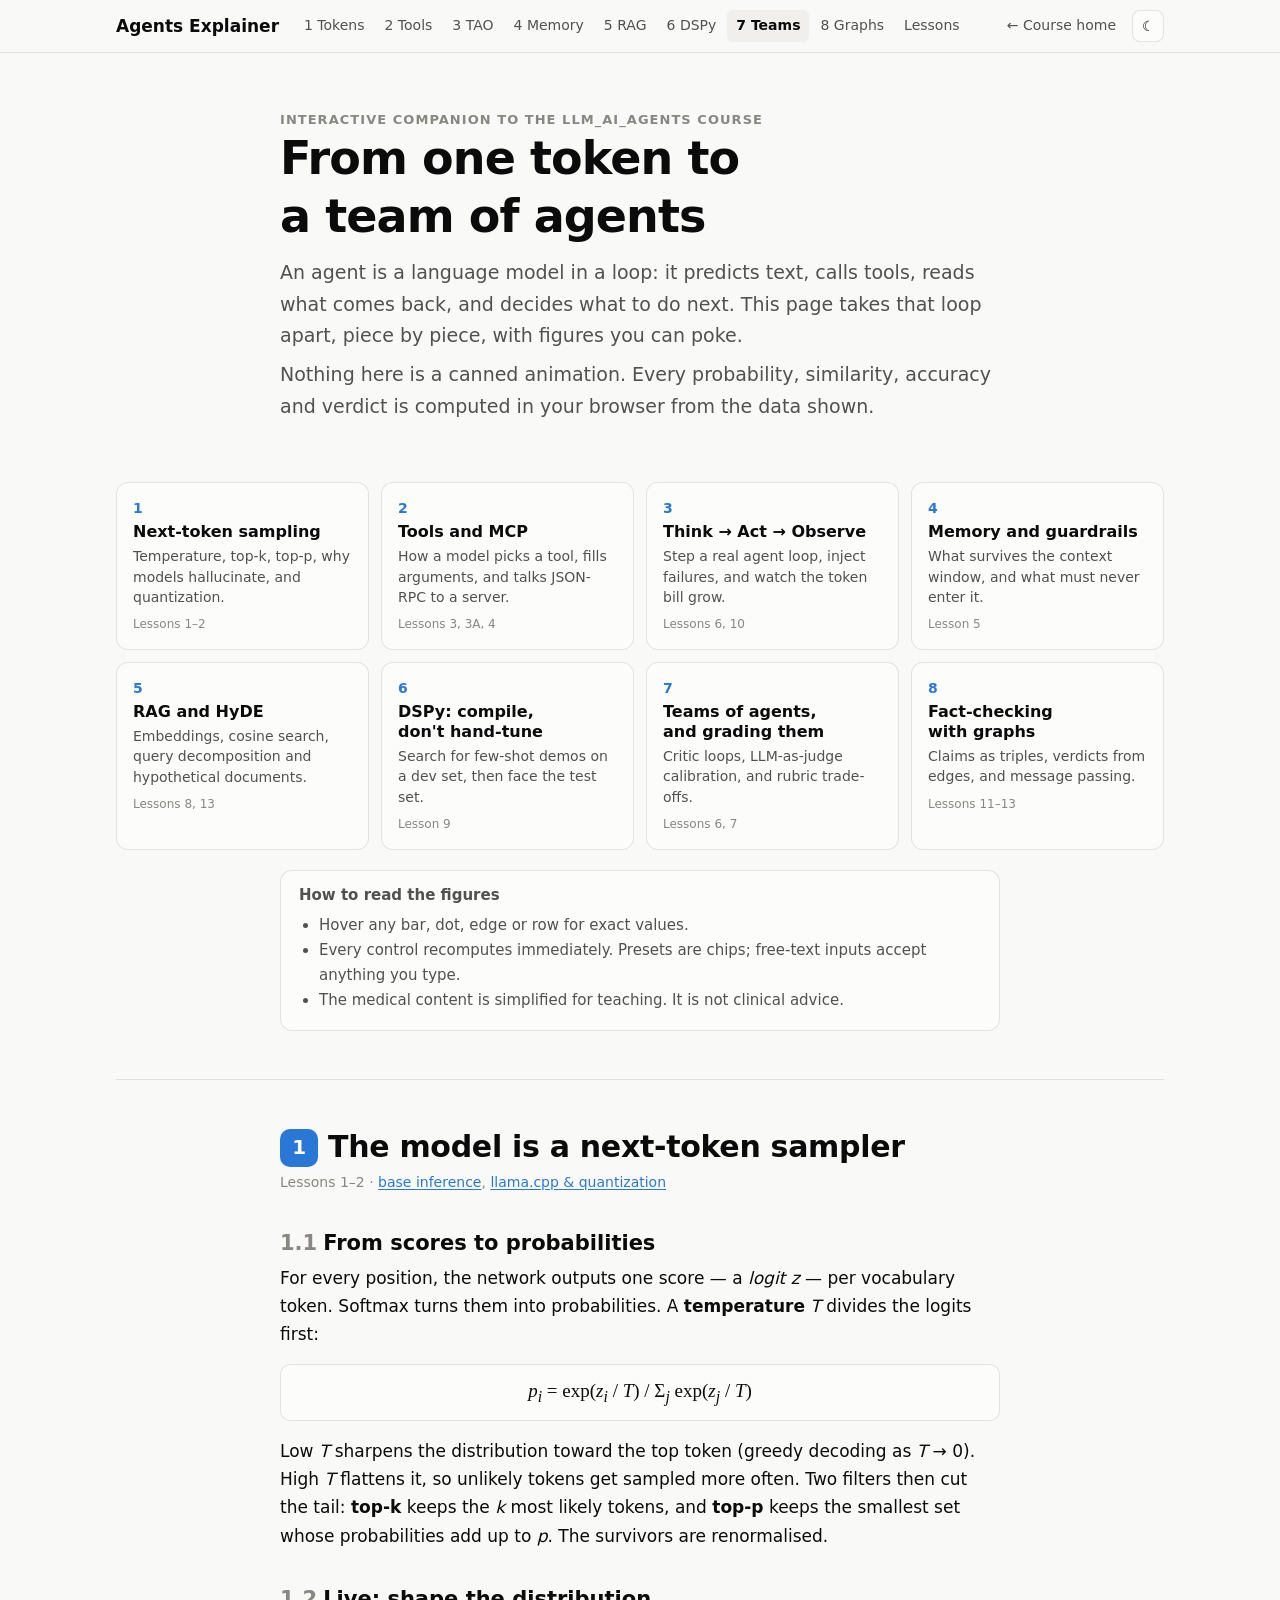
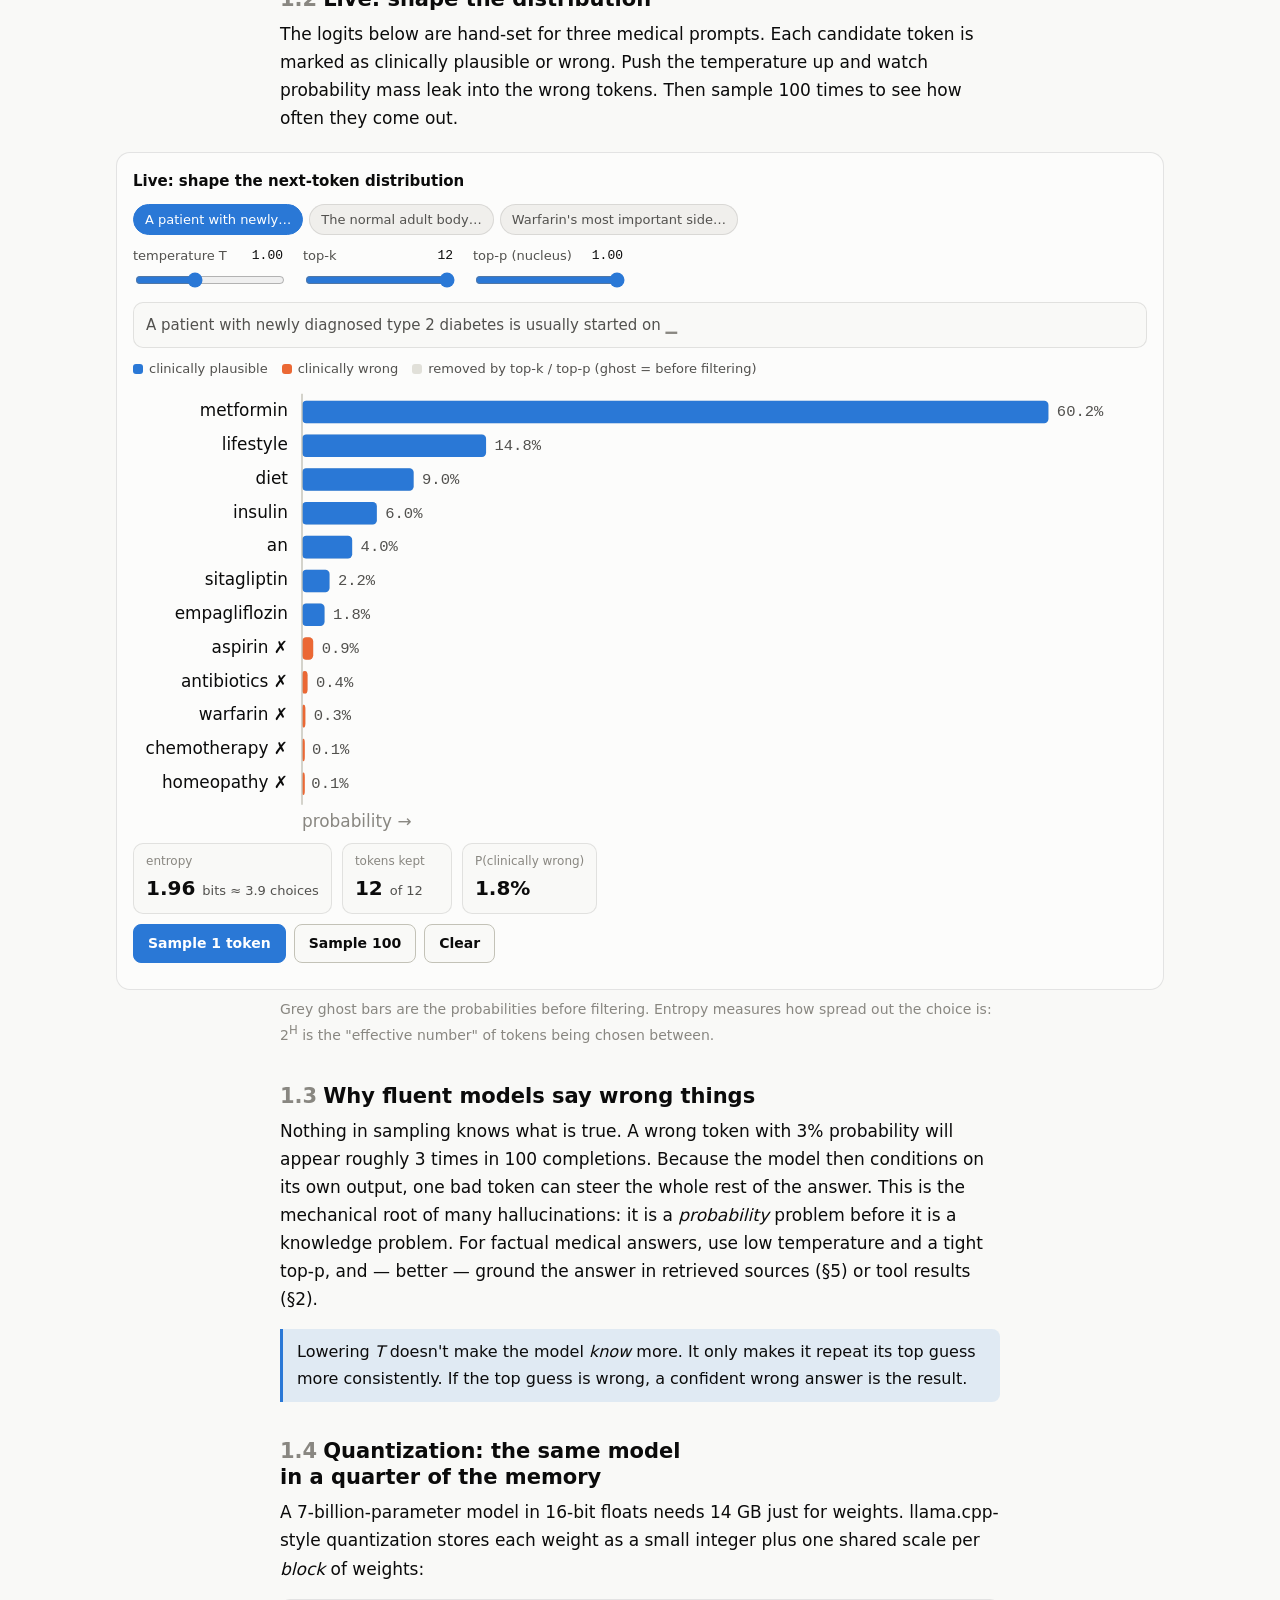
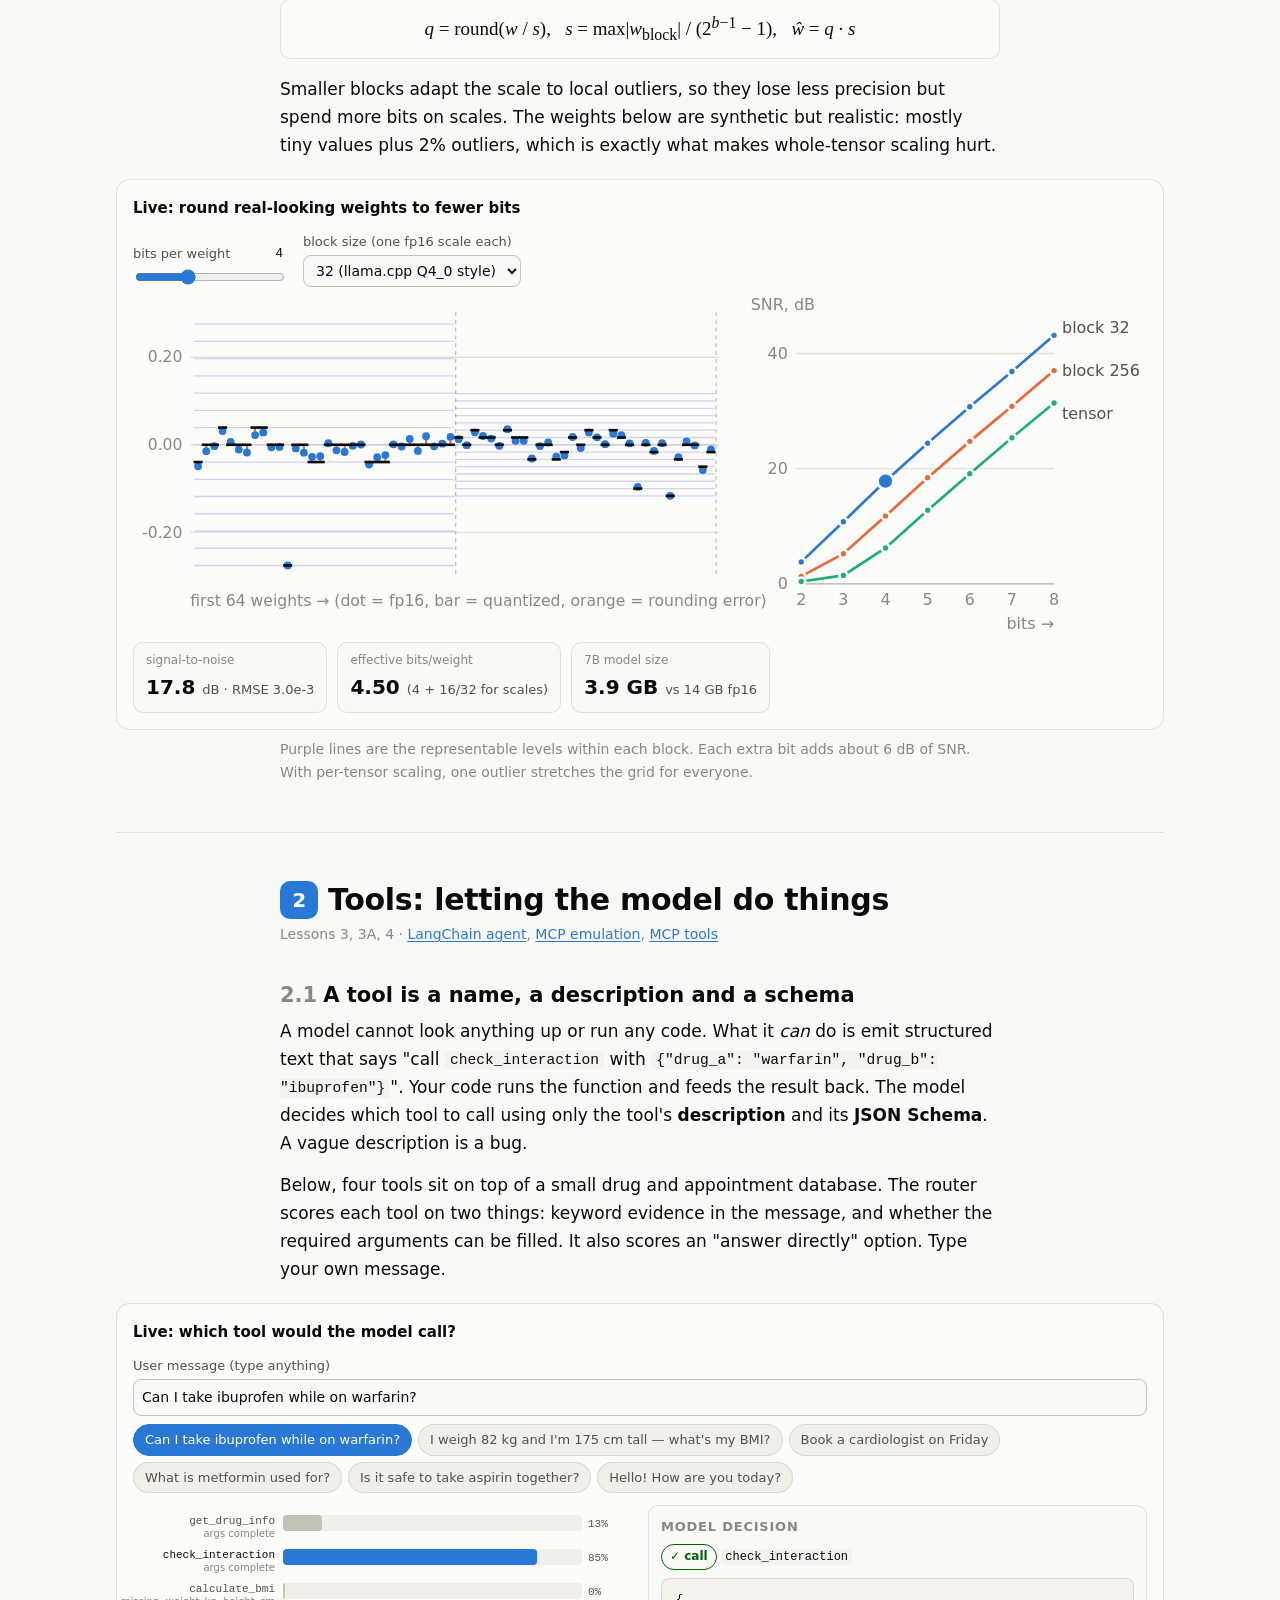
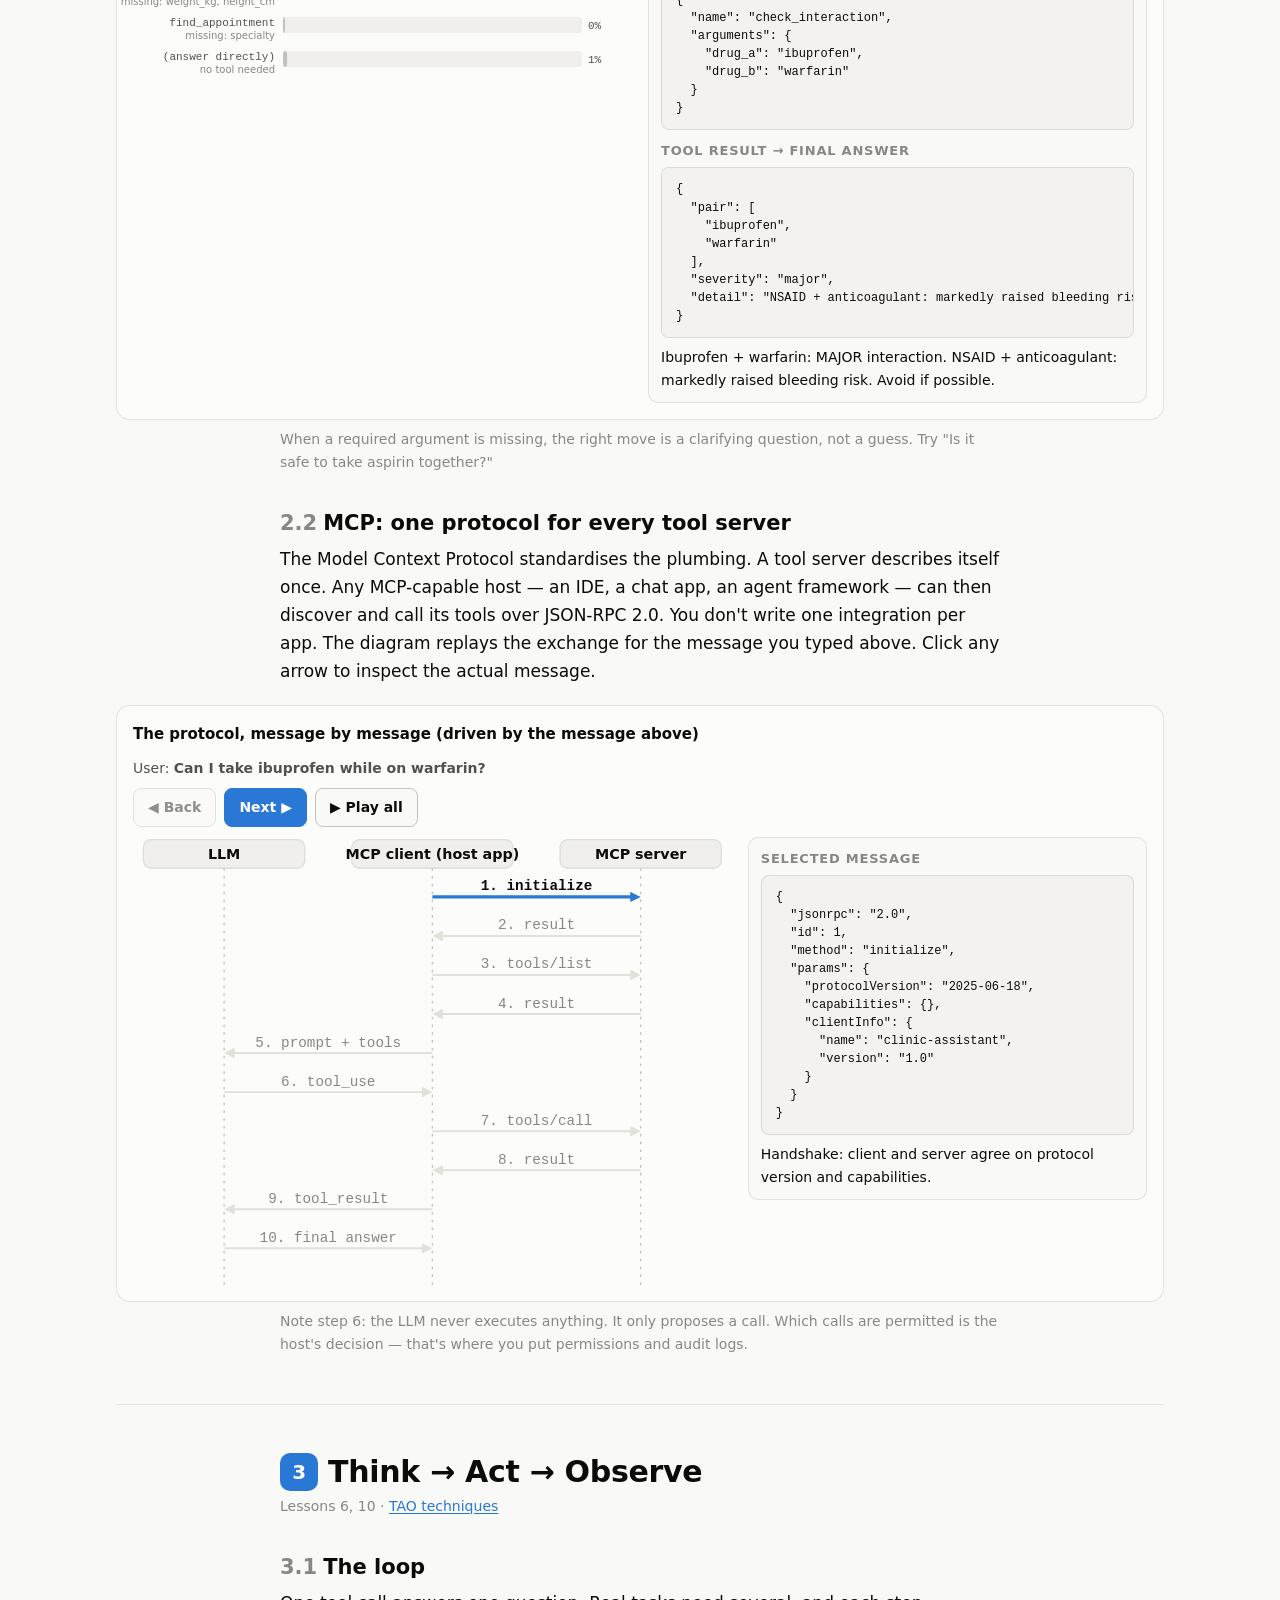
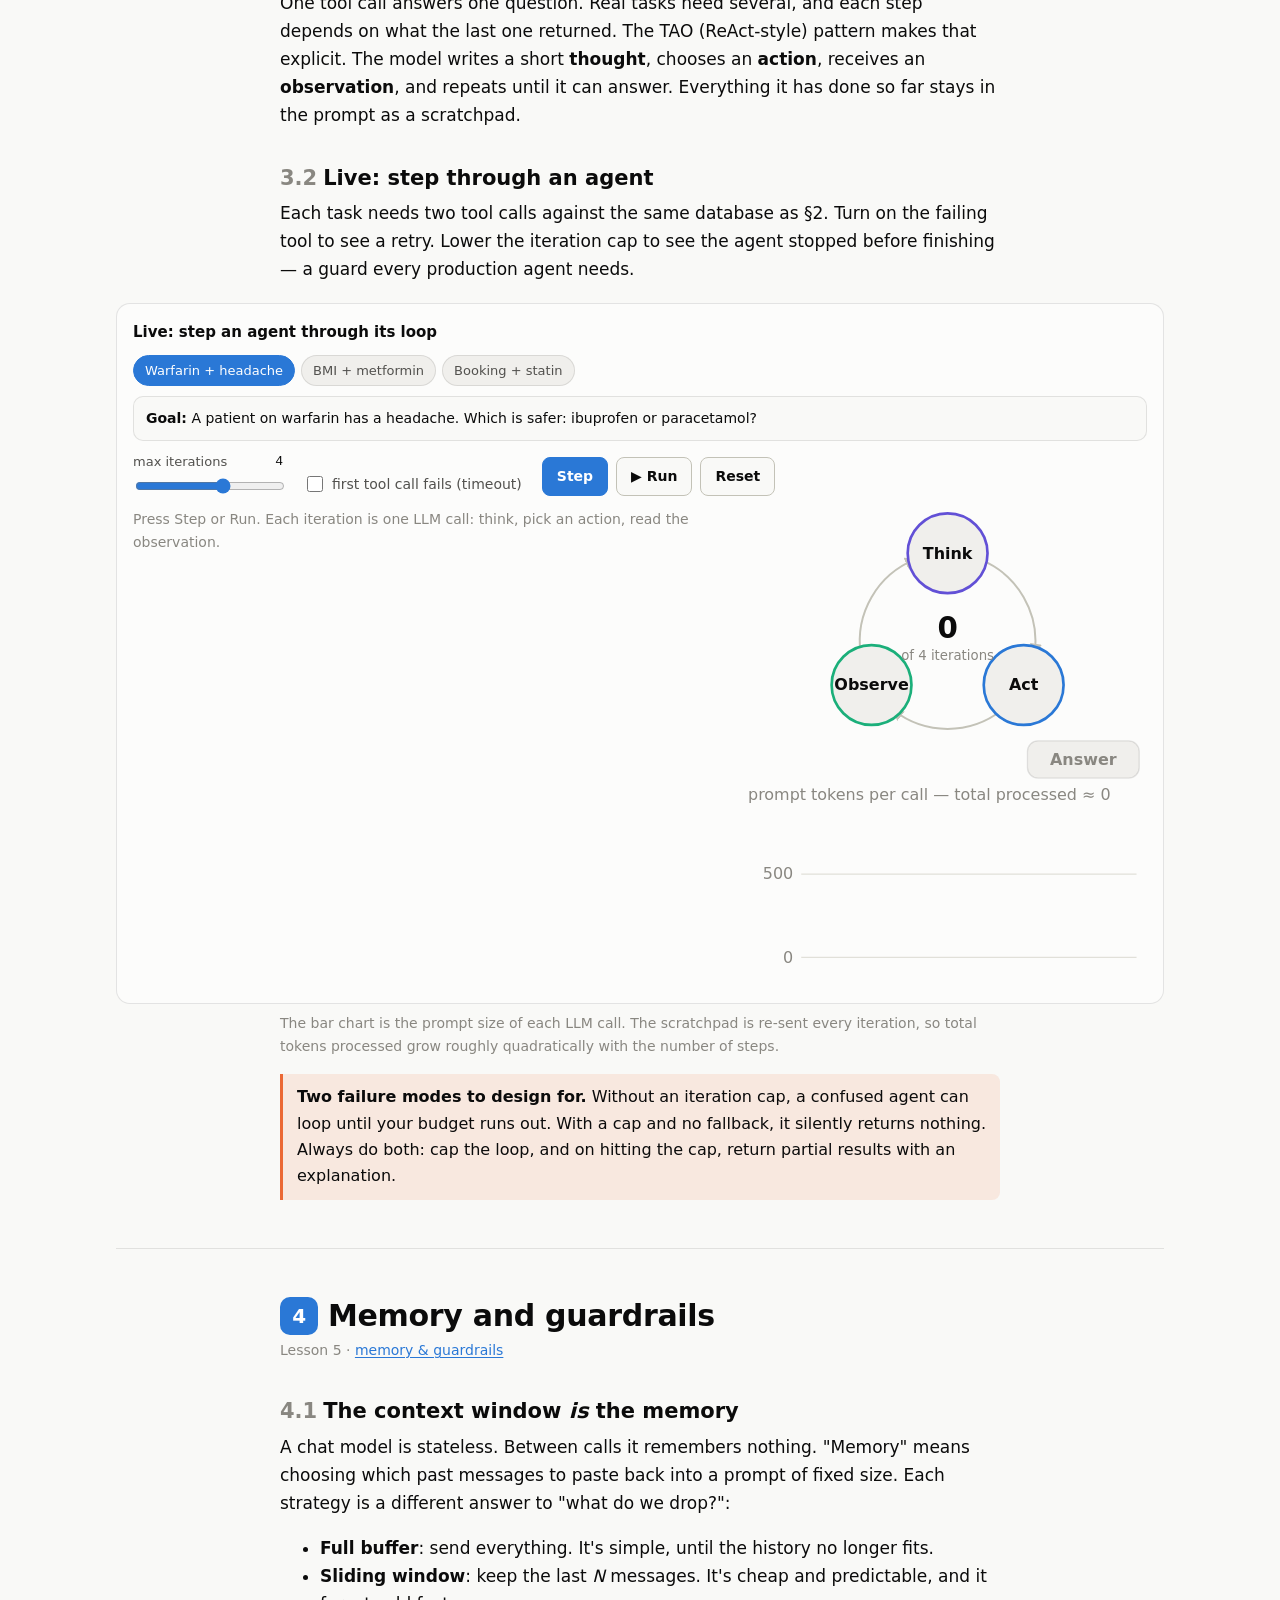
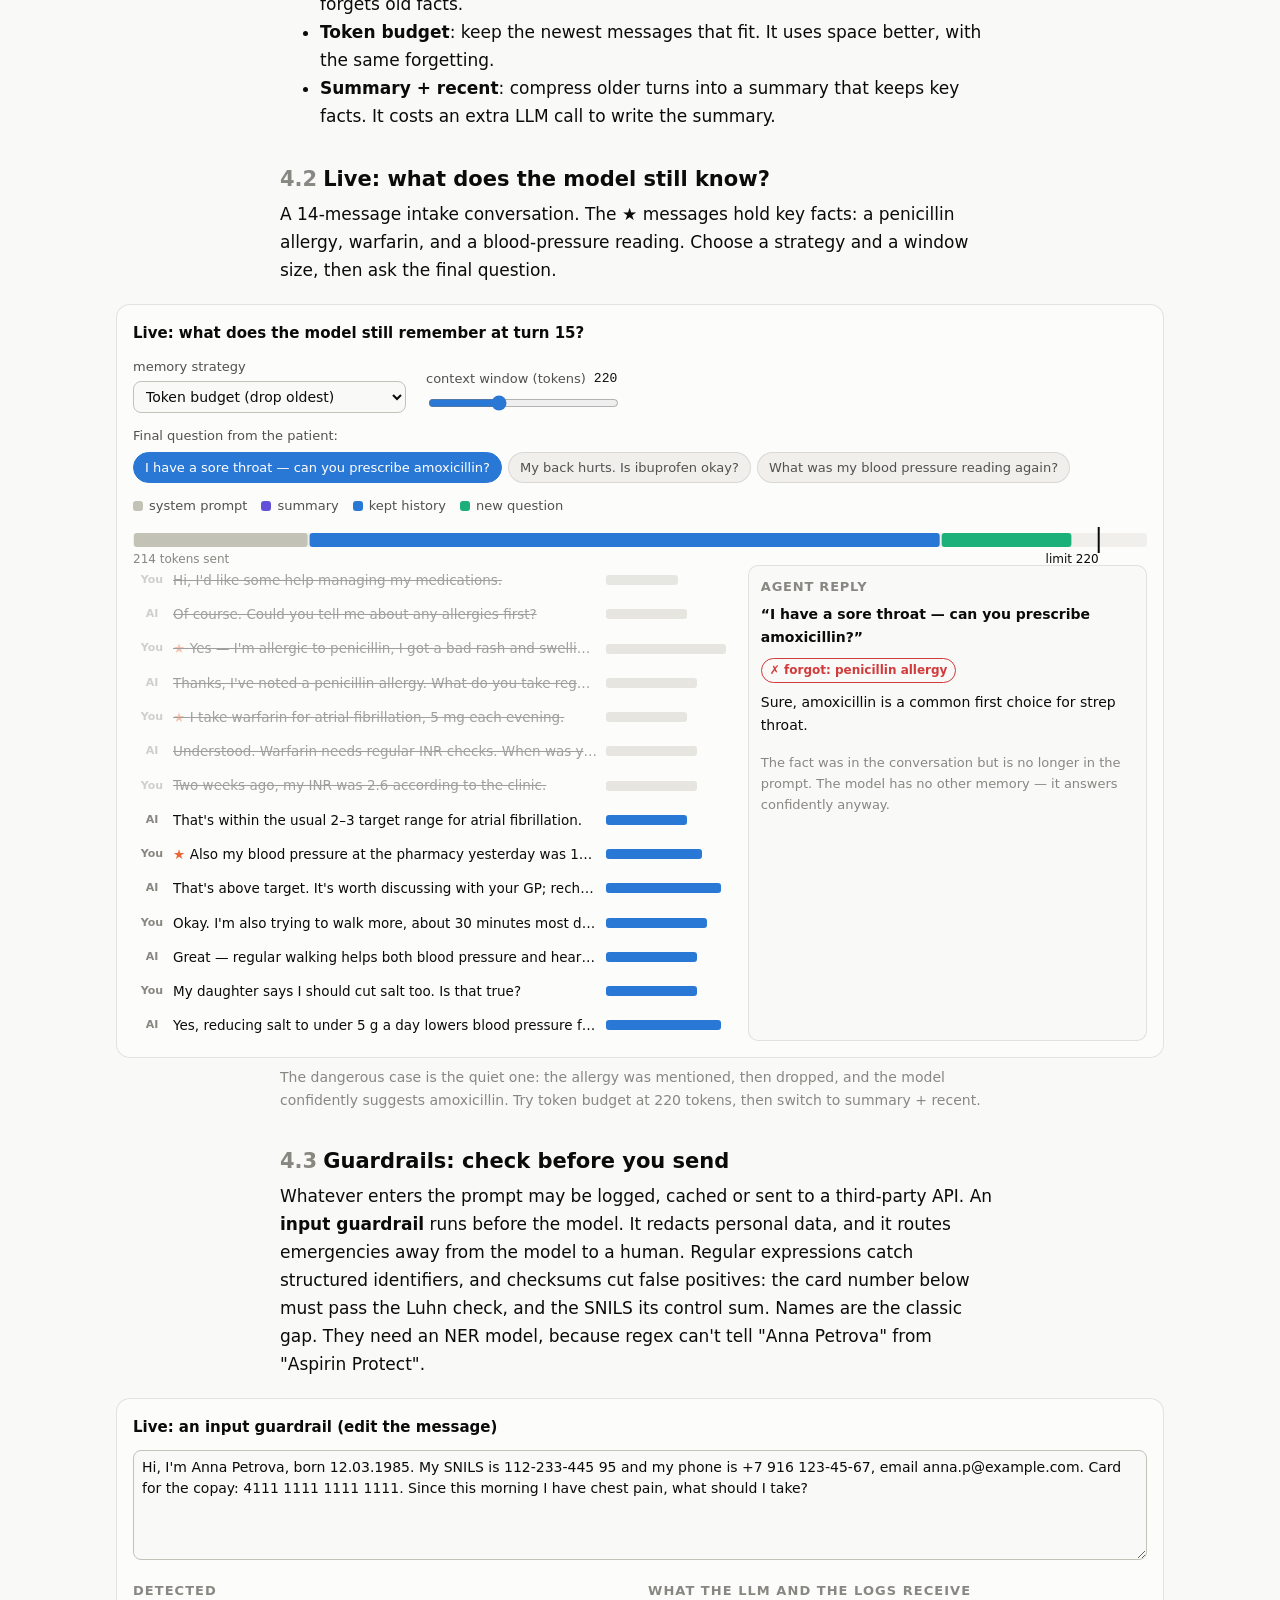
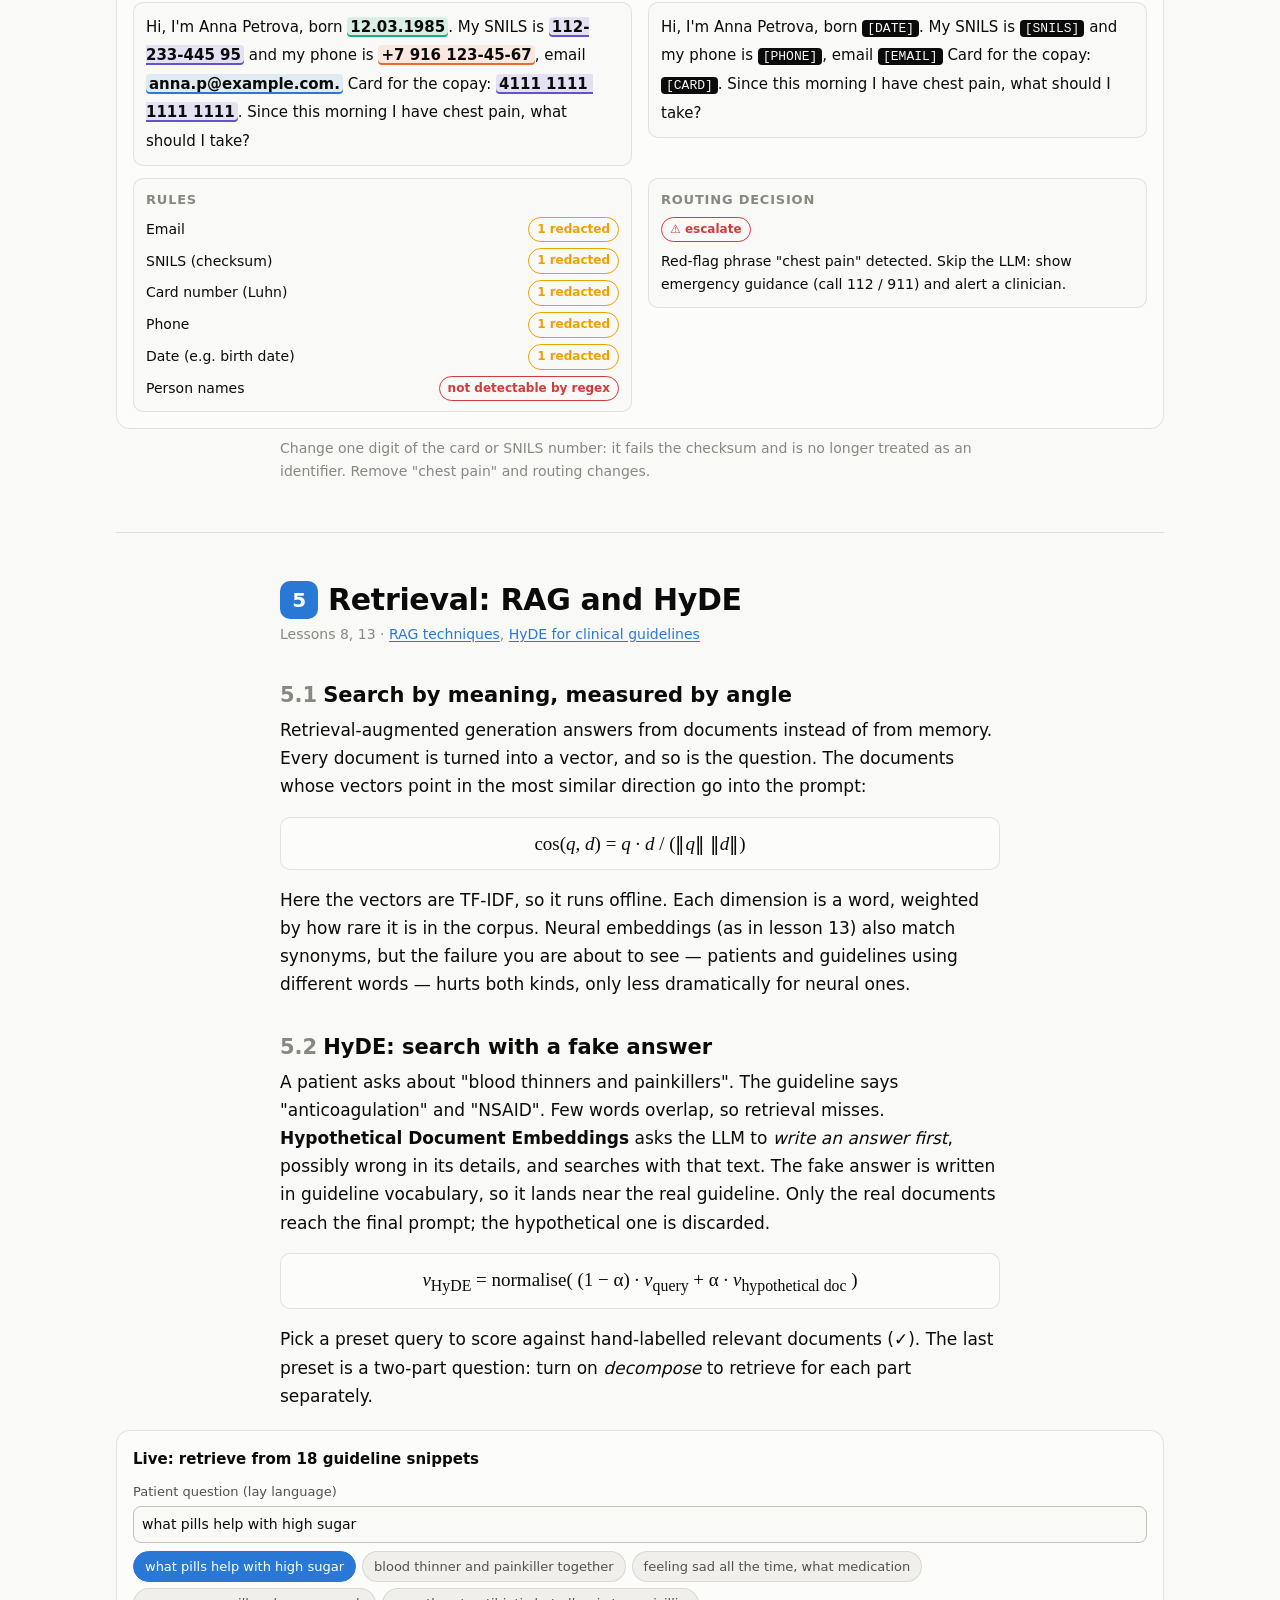
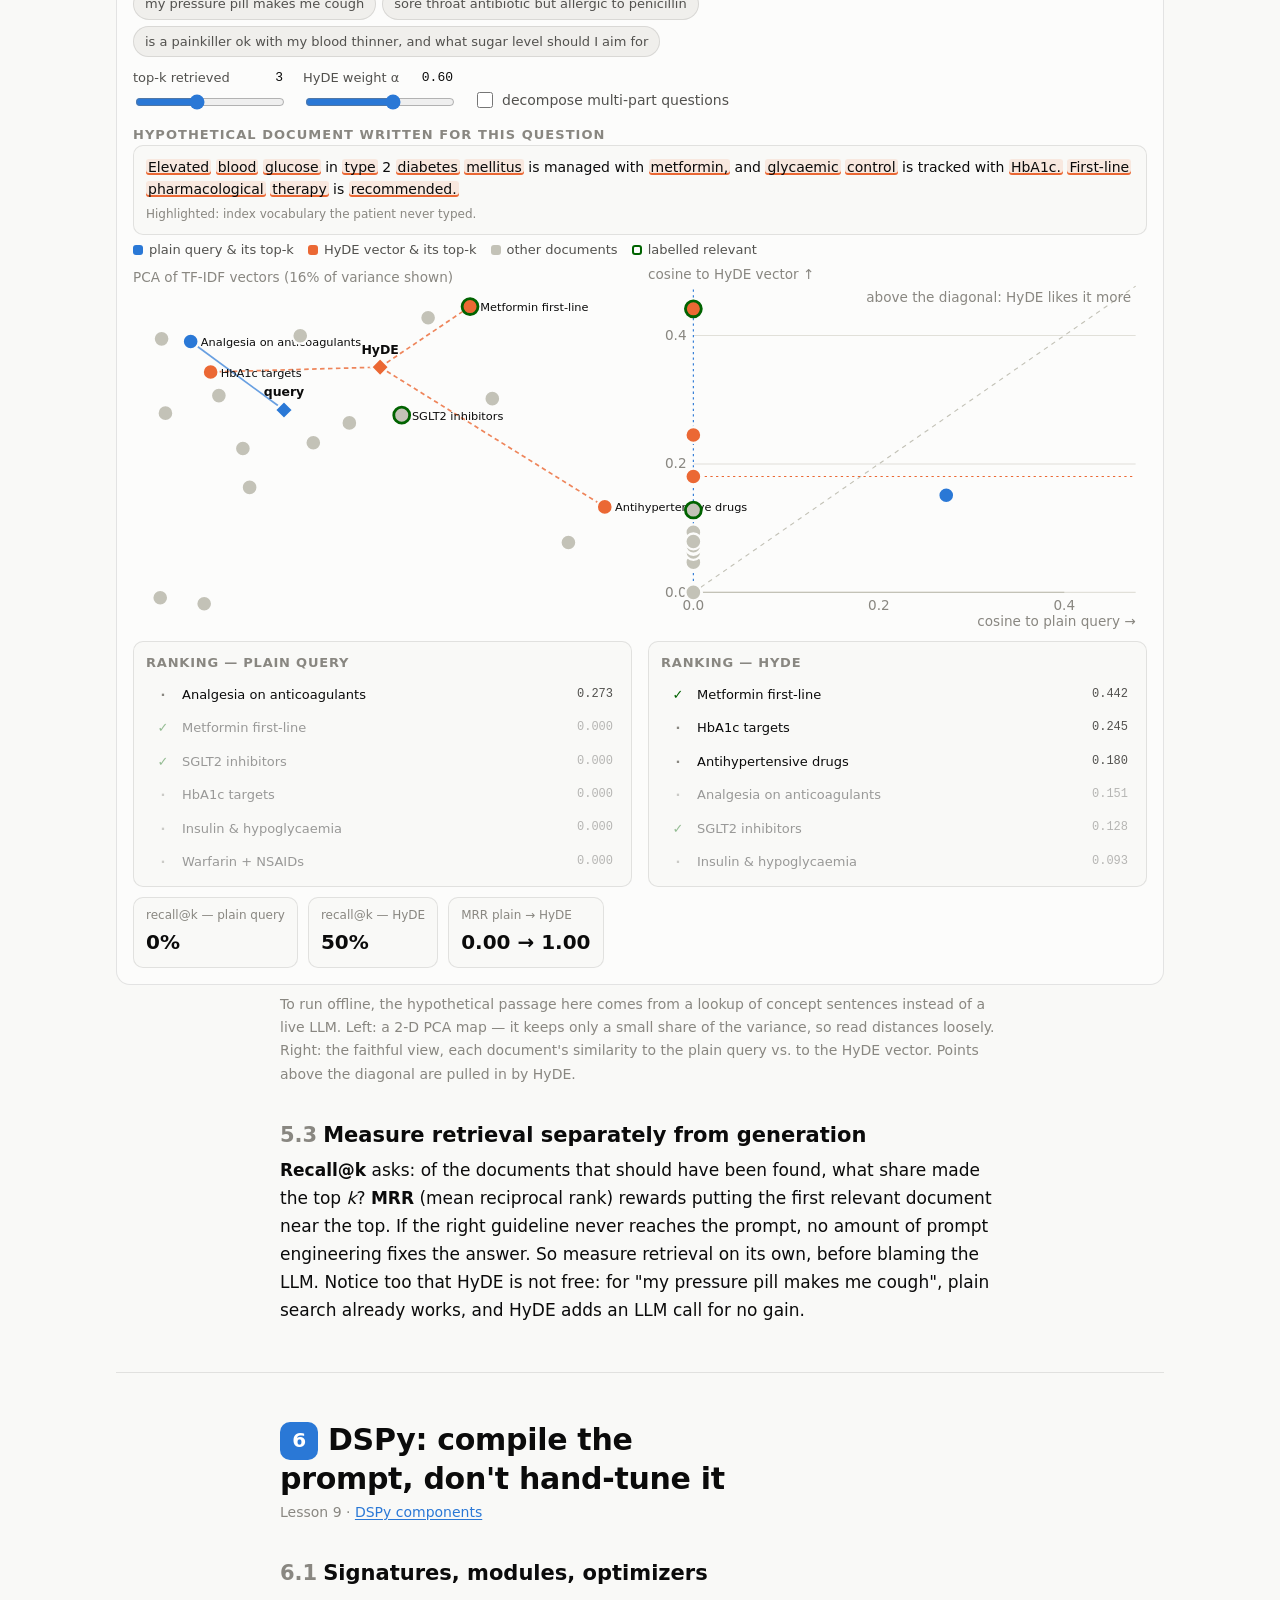
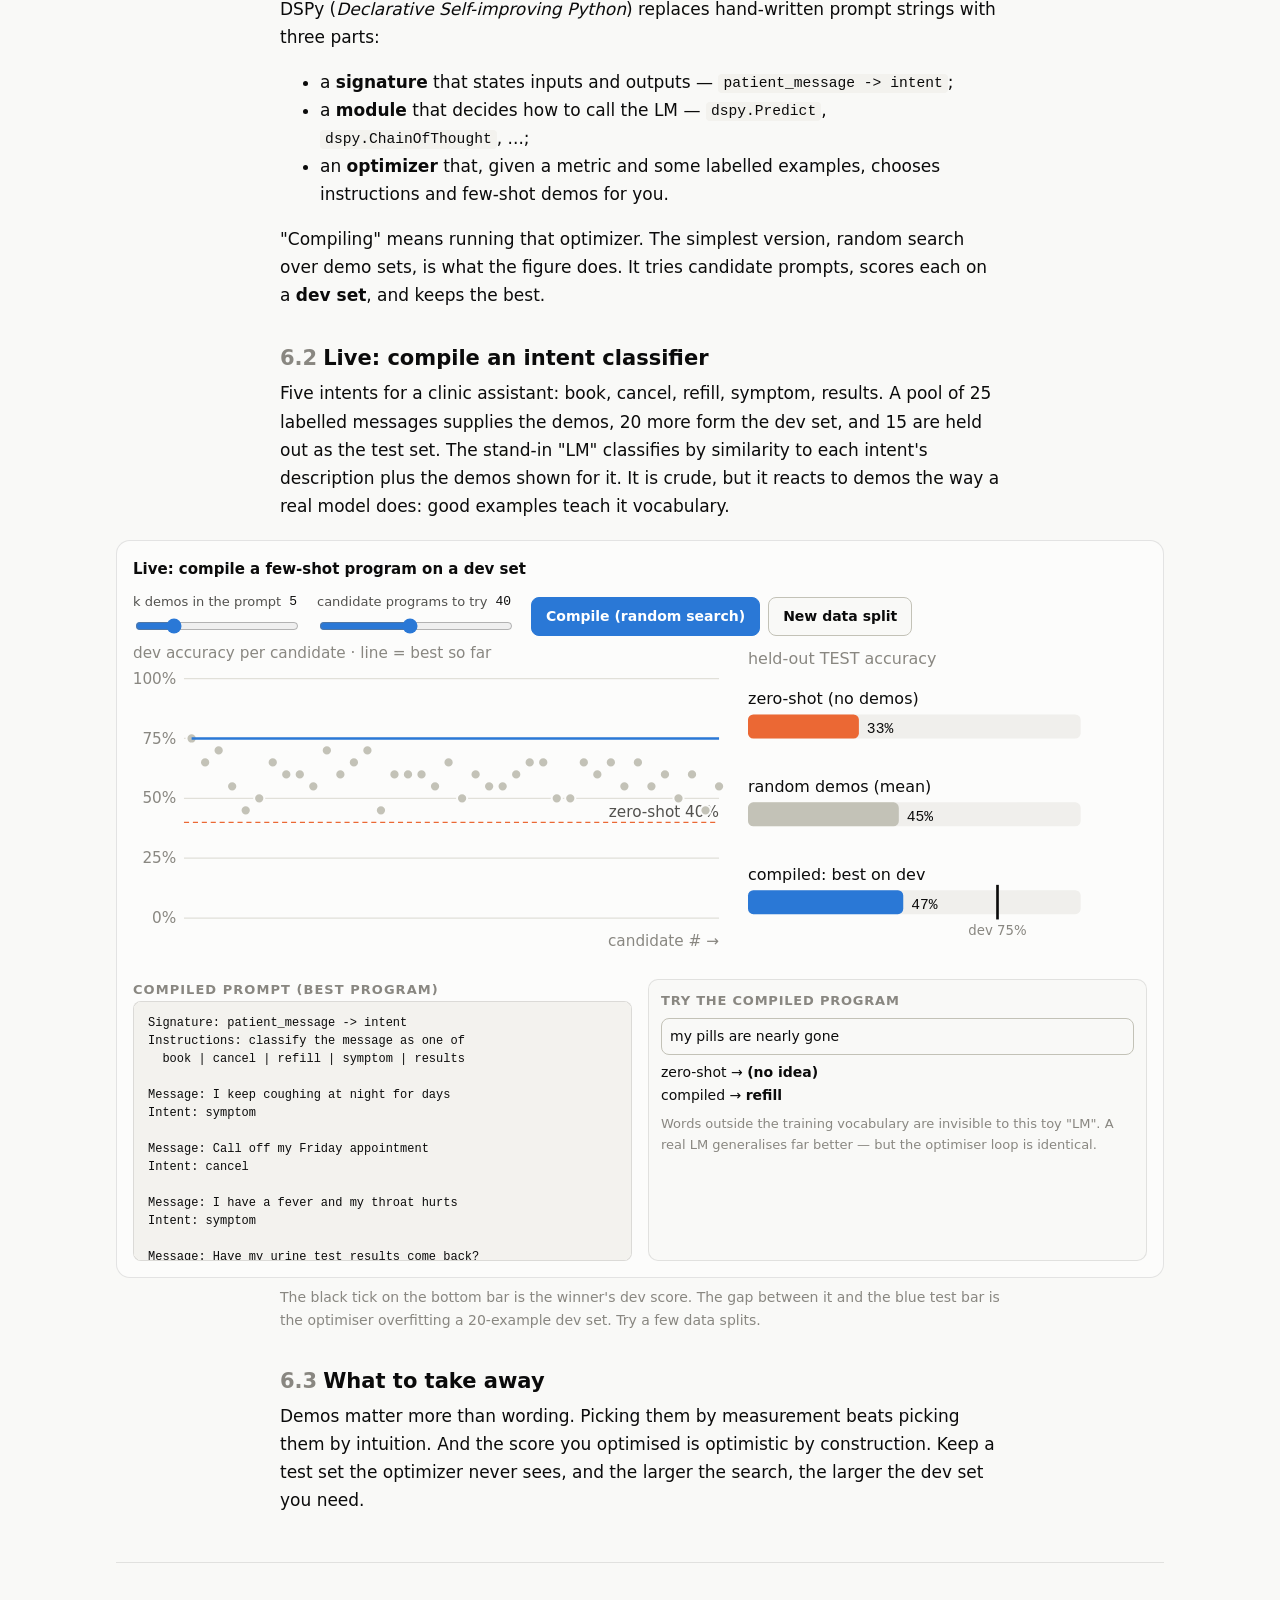
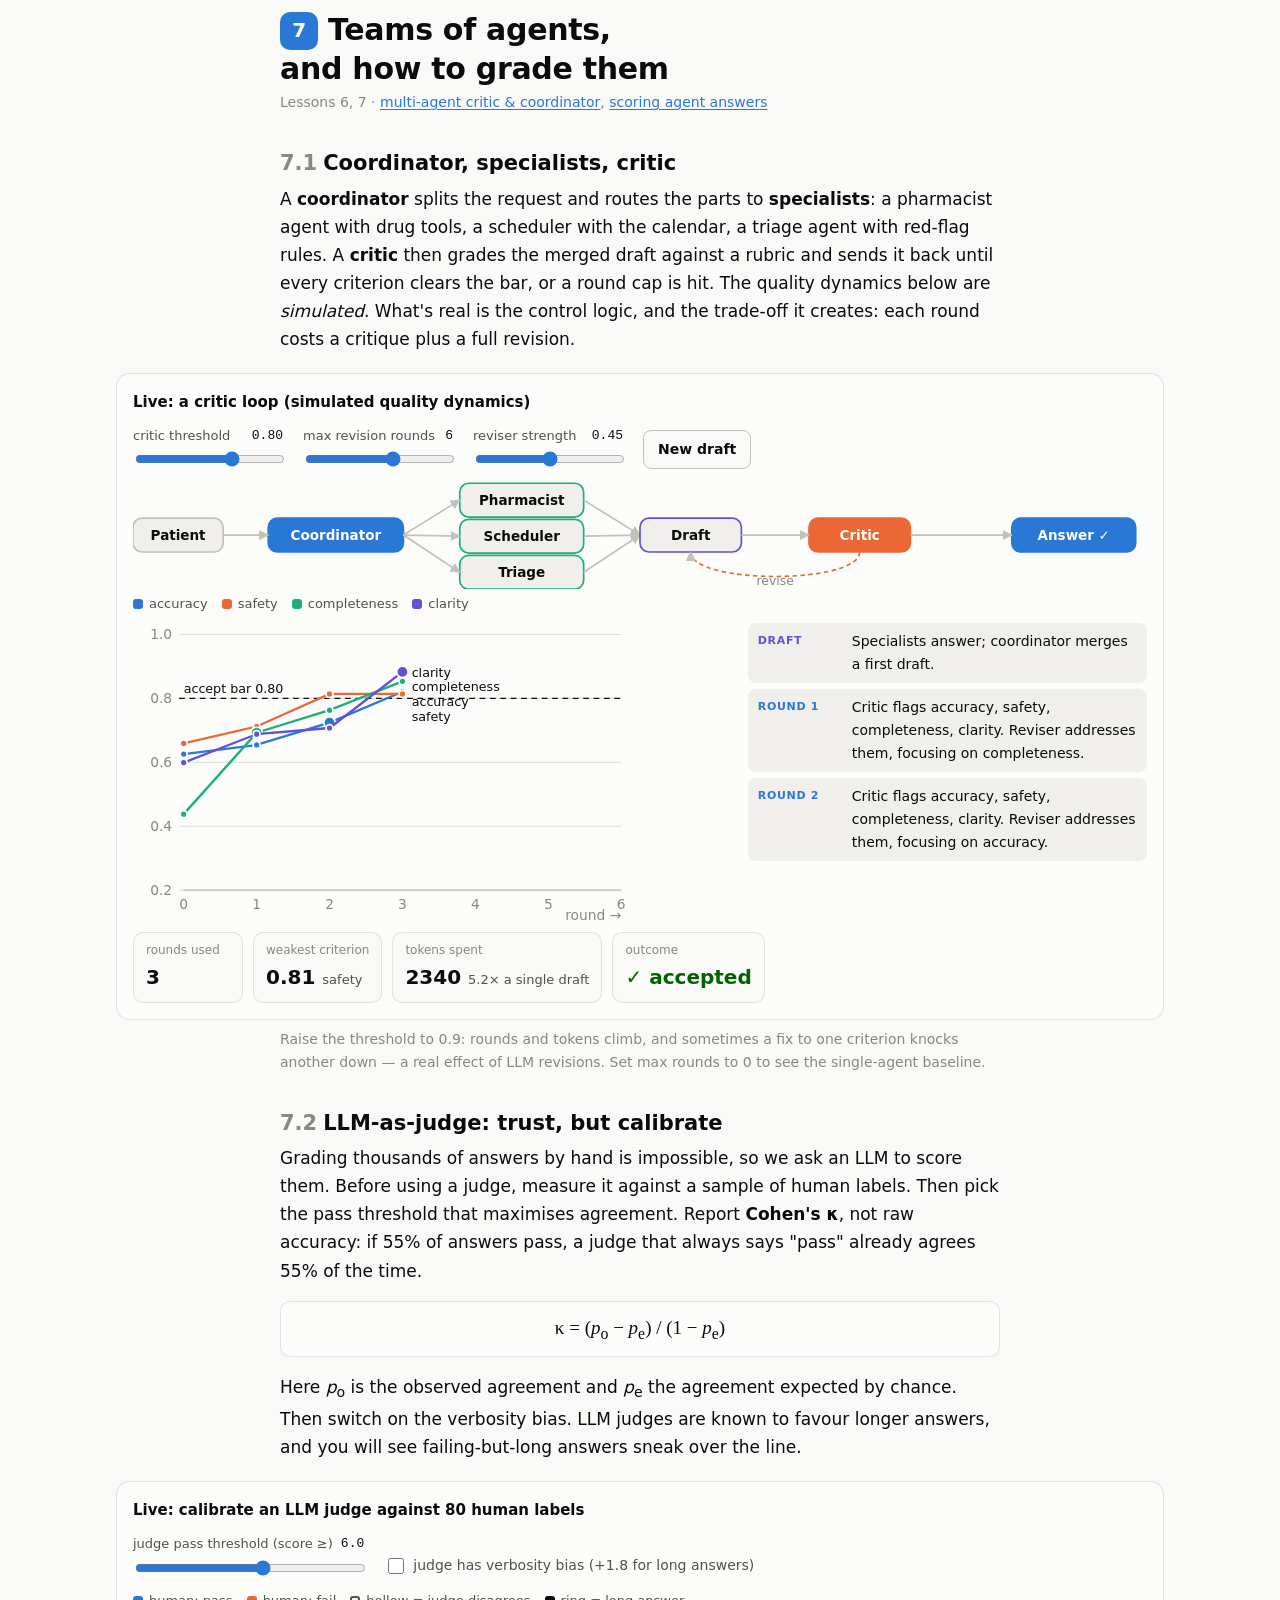
==== docs/explainer/index.html @ 444e8ab6 "new interactive site" ====
<!DOCTYPE html>
<html lang="en">
<head>
  <meta charset="UTF-8">
  <meta name="viewport" content="width=device-width, initial-scale=1.0">
  <title>LLM Agents Explainer</title>
  <meta name="description" content="An interactive, computed-in-your-browser explainer of LLM agents: sampling, quantization, tools and MCP, Think-Act-Observe loops, memory, guardrails, RAG and HyDE, DSPy, multi-agent critics, LLM-as-judge and knowledge-graph fact-checking.">
  <meta property="og:title" content="LLM Agents Explainer — from one token to a team of agents">
  <meta property="og:description" content="Eight chapters, twelve live figures. Every number on the page is computed in your browser.">
  <link rel="icon" type="image/svg+xml" href="../favicon.svg">
  <link rel="stylesheet" href="explainer.css">
</head>
<body>
  <noscript><div class="noscript-warn">The figures on this page are computed with JavaScript. Enable it to use them.</div></noscript>

  <header class="topbar">
    <div class="topbar-inner">
      <a class="brand" href="#top">Agents Explainer</a>
      <nav class="toc" aria-label="Chapters">
        <a href="#s1">1 Tokens</a>
        <a href="#s2">2 Tools</a>
        <a href="#s3">3 TAO</a>
        <a href="#s4">4 Memory</a>
        <a href="#s5">5 RAG</a>
        <a href="#s6">6 DSPy</a>
        <a href="#s7">7 Teams</a>
        <a href="#s8">8 Graphs</a>
        <a href="#lessons">Lessons</a>
      </nav>
      <a class="back-link" href="../">← Course home</a>
      <button class="icon-btn" id="themeBtn" type="button" aria-label="Toggle theme">☾</button>
    </div>
  </header>

  <main id="top">
    <section class="hero prose">
      <div class="kicker">Interactive companion to the LLM_AI_agents course</div>
      <h1>From one token to a team of agents</h1>
      <p class="lede">An agent is a language model in a loop: it predicts text, calls tools, reads what comes back, and decides
        what to do next. This page takes that loop apart, piece by piece, with figures you can poke.</p>
      <p class="lede">Nothing here is a canned animation. Every probability, similarity, accuracy and verdict is computed in your browser
        from the data shown.</p>
    </section>

    <div class="index-grid">
      <a class="index-card" href="#s1"><div class="n">1</div><h3>Next-token sampling</h3><p>Temperature, top-k, top-p, why models hallucinate, and quantization.</p><div class="lessons">Lessons 1–2</div></a>
      <a class="index-card" href="#s2"><div class="n">2</div><h3>Tools and MCP</h3><p>How a model picks a tool, fills arguments, and talks JSON-RPC to a server.</p><div class="lessons">Lessons 3, 3A, 4</div></a>
      <a class="index-card" href="#s3"><div class="n">3</div><h3>Think → Act → Observe</h3><p>Step a real agent loop, inject failures, and watch the token bill grow.</p><div class="lessons">Lessons 6, 10</div></a>
      <a class="index-card" href="#s4"><div class="n">4</div><h3>Memory and guardrails</h3><p>What survives the context window, and what must never enter it.</p><div class="lessons">Lesson 5</div></a>
      <a class="index-card" href="#s5"><div class="n">5</div><h3>RAG and HyDE</h3><p>Embeddings, cosine search, query decomposition and hypothetical documents.</p><div class="lessons">Lessons 8, 13</div></a>
      <a class="index-card" href="#s6"><div class="n">6</div><h3>DSPy: compile, don't hand-tune</h3><p>Search for few-shot demos on a dev set, then face the test set.</p><div class="lessons">Lesson 9</div></a>
      <a class="index-card" href="#s7"><div class="n">7</div><h3>Teams of agents, and grading them</h3><p>Critic loops, LLM-as-judge calibration, and rubric trade-offs.</p><div class="lessons">Lessons 6, 7</div></a>
      <a class="index-card" href="#s8"><div class="n">8</div><h3>Fact-checking with graphs</h3><p>Claims as triples, verdicts from edges, and message passing.</p><div class="lessons">Lessons 11–13</div></a>
    </div>

    <div class="prose tips" style="margin-top:20px">
      <b>How to read the figures</b>
      <ul>
        <li>Hover any bar, dot, edge or row for exact values.</li>
        <li>Every control recomputes immediately. Presets are chips; free-text inputs accept anything you type.</li>
        <li>The medical content is simplified for teaching. It is not clinical advice.</li>
      </ul>
    </div>

    <!-- ============ 1 ============ -->
    <section class="chapter" id="s1">
      <div class="prose">
        <h2><span class="num">1</span>The model is a next-token sampler</h2>
        <p class="from">Lessons 1–2 · <a href="https://github.com/D2718281828nis/LLM_AI_agents/blob/main/lesson-1_LLM_base_inference.ipynb">base inference</a>, <a href="https://github.com/D2718281828nis/LLM_AI_agents/blob/main/lesson-2_Llama_example_inference.ipynb">llama.cpp &amp; quantization</a></p>

        <h3><span class="sub">1.1</span>From scores to probabilities</h3>
        <p>For every position, the network outputs one score — a <em>logit</em> <var>z</var> — per vocabulary token. Softmax turns them into
          probabilities. A <strong>temperature</strong> <var>T</var> divides the logits first:</p>
        <div class="math"><var>p</var><sub><var>i</var></sub> = exp(<var>z</var><sub><var>i</var></sub> / <var>T</var>) / Σ<sub><var>j</var></sub> exp(<var>z</var><sub><var>j</var></sub> / <var>T</var>)</div>
        <p>Low <var>T</var> sharpens the distribution toward the top token (greedy decoding as <var>T</var> → 0). High <var>T</var> flattens it, so unlikely
          tokens get sampled more often. Two filters then cut the tail: <strong>top-k</strong> keeps the <var>k</var> most likely tokens, and
          <strong>top-p</strong> keeps the smallest set whose probabilities add up to <var>p</var>. The survivors are renormalised.</p>

        <h3><span class="sub">1.2</span>Live: shape the distribution</h3>
        <p>The logits below are hand-set for three medical prompts. Each candidate token is marked as clinically plausible or wrong.
          Push the temperature up and watch probability mass leak into the wrong tokens. Then sample 100 times to see how often they come out.</p>
      </div>
      <div class="fig" data-fig="sampling"></div>
      <p class="fig-caption">Grey ghost bars are the probabilities before filtering. Entropy measures how spread out the choice is: 2<sup>H</sup> is the "effective number" of tokens being chosen between.</p>

      <div class="prose">
        <h3><span class="sub">1.3</span>Why fluent models say wrong things</h3>
        <p>Nothing in sampling knows what is true. A wrong token with 3% probability will appear roughly 3 times in 100 completions. Because the
          model then conditions on its own output, one bad token can steer the whole rest of the answer. This is the mechanical root of many
          hallucinations: it is a <em>probability</em> problem before it is a knowledge problem. For factual medical answers, use low
          temperature and a tight top-p, and — better — ground the answer in retrieved sources (§5) or tool results (§2).</p>
        <div class="callout">Lowering <var>T</var> doesn't make the model <em>know</em> more. It only makes it repeat its top guess more consistently. If the top guess is wrong, a confident wrong answer is the result.</div>

        <h3><span class="sub">1.4</span>Quantization: the same model in a quarter of the memory</h3>
        <p>A 7-billion-parameter model in 16-bit floats needs 14 GB just for weights. llama.cpp-style quantization stores each weight as a small
          integer plus one shared scale per <em>block</em> of weights:</p>
        <div class="math"><var>q</var> = round(<var>w</var> / <var>s</var>), &nbsp; <var>s</var> = max|<var>w</var><sub>block</sub>| / (2<sup><var>b</var>−1</sup> − 1), &nbsp; <var>ŵ</var> = <var>q</var> · <var>s</var></div>
        <p>Smaller blocks adapt the scale to local outliers, so they lose less precision but spend more bits on scales. The weights below are
          synthetic but realistic: mostly tiny values plus 2% outliers, which is exactly what makes whole-tensor scaling hurt.</p>
      </div>
      <div class="fig" data-fig="quant"></div>
      <p class="fig-caption">Purple lines are the representable levels within each block. Each extra bit adds about 6 dB of SNR. With per-tensor scaling, one outlier stretches the grid for everyone.</p>
    </section>

    <!-- ============ 2 ============ -->
    <section class="chapter" id="s2">
      <div class="prose">
        <h2><span class="num">2</span>Tools: letting the model do things</h2>
        <p class="from">Lessons 3, 3A, 4 · <a href="https://github.com/D2718281828nis/LLM_AI_agents/blob/main/lesson-3_simple_agent_Langchain.ipynb">LangChain agent</a>, <a href="https://github.com/D2718281828nis/LLM_AI_agents/blob/main/lesson-3A_MCP_example_emulation.ipynb">MCP emulation</a>, <a href="https://github.com/D2718281828nis/LLM_AI_agents/blob/main/lesson-4_MCP_tools.ipynb">MCP tools</a></p>

        <h3><span class="sub">2.1</span>A tool is a name, a description and a schema</h3>
        <p>A model cannot look anything up or run any code. What it <em>can</em> do is emit structured text that says "call
          <code>check_interaction</code> with <code>{"drug_a": "warfarin", "drug_b": "ibuprofen"}</code>". Your code runs the function and feeds
          the result back. The model decides which tool to call using only the tool's <strong>description</strong> and its <strong>JSON Schema</strong>.
          A vague description is a bug.</p>
        <p>Below, four tools sit on top of a small drug and appointment database. The router scores each tool on two things: keyword
          evidence in the message, and whether the required arguments can be filled. It also scores an "answer directly" option. Type your own message.</p>
      </div>
      <div class="fig" data-fig="tools"></div>
      <p class="fig-caption">When a required argument is missing, the right move is a clarifying question, not a guess. Try "Is it safe to take aspirin together?"</p>

      <div class="prose">
        <h3><span class="sub">2.2</span>MCP: one protocol for every tool server</h3>
        <p>The Model Context Protocol standardises the plumbing. A tool server describes itself once. Any MCP-capable host — an IDE, a chat
          app, an agent framework — can then discover and call its tools over JSON-RPC 2.0. You don't write one integration per app. The diagram
          replays the exchange for the message you typed above. Click any arrow to inspect the actual message.</p>
      </div>
      <div class="fig" data-fig="mcp"></div>
      <p class="fig-caption">Note step 6: the LLM never executes anything. It only proposes a call. Which calls are permitted is the host's decision — that's where you put permissions and audit logs.</p>
    </section>

    <!-- ============ 3 ============ -->
    <section class="chapter" id="s3">
      <div class="prose">
        <h2><span class="num">3</span>Think → Act → Observe</h2>
        <p class="from">Lessons 6, 10 · <a href="https://github.com/D2718281828nis/LLM_AI_agents/blob/main/lesson-10_TAO_think_act_observe_techniques.ipynb">TAO techniques</a></p>

        <h3><span class="sub">3.1</span>The loop</h3>
        <p>One tool call answers one question. Real tasks need several, and each step depends on what the last one returned. The TAO
          (ReAct-style) pattern makes that explicit. The model writes a short <strong>thought</strong>, chooses an <strong>action</strong>,
          receives an <strong>observation</strong>, and repeats until it can answer. Everything it has done so far stays in the prompt as a
          scratchpad.</p>

        <h3><span class="sub">3.2</span>Live: step through an agent</h3>
        <p>Each task needs two tool calls against the same database as §2. Turn on the failing tool to see a retry. Lower the iteration cap
          to see the agent stopped before finishing — a guard every production agent needs.</p>
      </div>
      <div class="fig" data-fig="tao"></div>
      <p class="fig-caption">The bar chart is the prompt size of each LLM call. The scratchpad is re-sent every iteration, so total tokens processed grow roughly quadratically with the number of steps.</p>

      <div class="prose">
        <div class="callout warn"><b>Two failure modes to design for.</b> Without an iteration cap, a confused agent can loop until your budget runs out.
          With a cap and no fallback, it silently returns nothing. Always do both: cap the loop, and on hitting the cap, return partial results with an explanation.</div>
      </div>
    </section>

    <!-- ============ 4 ============ -->
    <section class="chapter" id="s4">
      <div class="prose">
        <h2><span class="num">4</span>Memory and guardrails</h2>
        <p class="from">Lesson 5 · <a href="https://github.com/D2718281828nis/LLM_AI_agents/blob/main/lesson-5_Memory_and_Guardrails_Agents.ipynb">memory &amp; guardrails</a></p>

        <h3><span class="sub">4.1</span>The context window <em>is</em> the memory</h3>
        <p>A chat model is stateless. Between calls it remembers nothing. "Memory" means choosing which past messages to paste back into a
          prompt of fixed size. Each strategy is a different answer to "what do we drop?":</p>
        <ul>
          <li><b>Full buffer</b>: send everything. It's simple, until the history no longer fits.</li>
          <li><b>Sliding window</b>: keep the last <var>N</var> messages. It's cheap and predictable, and it forgets old facts.</li>
          <li><b>Token budget</b>: keep the newest messages that fit. It uses space better, with the same forgetting.</li>
          <li><b>Summary + recent</b>: compress older turns into a summary that keeps key facts. It costs an extra LLM call to write the summary.</li>
        </ul>

        <h3><span class="sub">4.2</span>Live: what does the model still know?</h3>
        <p>A 14-message intake conversation. The ★ messages hold key facts: a penicillin allergy, warfarin, and a blood-pressure reading.
          Choose a strategy and a window size, then ask the final question.</p>
      </div>
      <div class="fig" data-fig="memory"></div>
      <p class="fig-caption">The dangerous case is the quiet one: the allergy was mentioned, then dropped, and the model confidently suggests amoxicillin. Try token budget at 220 tokens, then switch to summary + recent.</p>

      <div class="prose">
        <h3><span class="sub">4.3</span>Guardrails: check before you send</h3>
        <p>Whatever enters the prompt may be logged, cached or sent to a third-party API. An <strong>input guardrail</strong> runs before the model.
          It redacts personal data, and it routes emergencies away from the model to a human. Regular expressions catch structured identifiers,
          and checksums cut false positives: the card number below must pass the Luhn check, and the SNILS its control sum. Names are the
          classic gap. They need an NER model, because regex can't tell "Anna Petrova" from "Aspirin Protect".</p>
      </div>
      <div class="fig" data-fig="guard"></div>
      <p class="fig-caption">Change one digit of the card or SNILS number: it fails the checksum and is no longer treated as an identifier. Remove "chest pain" and routing changes.</p>
    </section>

    <!-- ============ 5 ============ -->
    <section class="chapter" id="s5">
      <div class="prose">
        <h2><span class="num">5</span>Retrieval: RAG and HyDE</h2>
        <p class="from">Lessons 8, 13 · <a href="https://github.com/D2718281828nis/LLM_AI_agents/blob/main/lesson-8_Different_RAG_techniques.ipynb">RAG techniques</a>, <a href="https://github.com/D2718281828nis/LLM_AI_agents/blob/main/lesson-13_HyDE_Russian_Clinical_Guidelines.ipynb">HyDE for clinical guidelines</a></p>

        <h3><span class="sub">5.1</span>Search by meaning, measured by angle</h3>
        <p>Retrieval-augmented generation answers from documents instead of from memory. Every document is turned into a vector, and so is
          the question. The documents whose vectors point in the most similar direction go into the prompt:</p>
        <div class="math">cos(<var>q</var>, <var>d</var>) = <var>q</var> · <var>d</var> / (‖<var>q</var>‖ ‖<var>d</var>‖)</div>
        <p>Here the vectors are TF-IDF, so it runs offline. Each dimension is a word, weighted by how rare it is in the corpus. Neural embeddings
          (as in lesson 13) also match synonyms, but the failure you are about to see — patients and guidelines using different words — hurts
          both kinds, only less dramatically for neural ones.</p>

        <h3><span class="sub">5.2</span>HyDE: search with a fake answer</h3>
        <p>A patient asks about "blood thinners and painkillers". The guideline says "anticoagulation" and "NSAID". Few words overlap, so retrieval
          misses. <strong>Hypothetical Document Embeddings</strong> asks the LLM to <em>write an answer first</em>, possibly wrong in its details,
          and searches with that text. The fake answer is written in guideline vocabulary, so it lands near the real guideline. Only the real
          documents reach the final prompt; the hypothetical one is discarded.</p>
        <div class="math"><var>v</var><sub>HyDE</sub> = normalise( (1 − α) · <var>v</var><sub>query</sub> + α · <var>v</var><sub>hypothetical doc</sub> )</div>
        <p>Pick a preset query to score against hand-labelled relevant documents (✓). The last preset is a two-part question: turn on
          <em>decompose</em> to retrieve for each part separately.</p>
      </div>
      <div class="fig" data-fig="rag"></div>
      <p class="fig-caption">To run offline, the hypothetical passage here comes from a lookup of concept sentences instead of a live LLM. Left: a 2-D PCA map — it keeps only a small share of the variance, so read distances loosely. Right: the faithful view, each document's similarity to the plain query vs. to the HyDE vector. Points above the diagonal are pulled in by HyDE.</p>

      <div class="prose">
        <h3><span class="sub">5.3</span>Measure retrieval separately from generation</h3>
        <p><b>Recall@k</b> asks: of the documents that should have been found, what share made the top <var>k</var>? <b>MRR</b> (mean reciprocal rank)
          rewards putting the first relevant document near the top. If the right guideline never reaches the prompt, no amount of prompt
          engineering fixes the answer. So measure retrieval on its own, before blaming the LLM. Notice too that HyDE is not free: for
          "my pressure pill makes me cough", plain search already works, and HyDE adds an LLM call for no gain.</p>
      </div>
    </section>

    <!-- ============ 6 ============ -->
    <section class="chapter" id="s6">
      <div class="prose">
        <h2><span class="num">6</span>DSPy: compile the prompt, don't hand-tune it</h2>
        <p class="from">Lesson 9 · <a href="https://github.com/D2718281828nis/LLM_AI_agents/blob/main/lesson-9_DSPy_components.ipynb">DSPy components</a></p>

        <h3><span class="sub">6.1</span>Signatures, modules, optimizers</h3>
        <p>DSPy (<em>Declarative Self-improving Python</em>) replaces hand-written prompt strings with three parts:</p>
        <ul>
          <li>a <b>signature</b> that states inputs and outputs — <code>patient_message -&gt; intent</code>;</li>
          <li>a <b>module</b> that decides how to call the LM — <code>dspy.Predict</code>, <code>dspy.ChainOfThought</code>, ...;</li>
          <li>an <b>optimizer</b> that, given a metric and some labelled examples, chooses instructions and few-shot demos for you.</li>
        </ul>
        <p>"Compiling" means running that optimizer. The simplest version, random search over demo sets, is what the figure does. It tries
          candidate prompts, scores each on a <strong>dev set</strong>, and keeps the best.</p>

        <h3><span class="sub">6.2</span>Live: compile an intent classifier</h3>
        <p>Five intents for a clinic assistant: book, cancel, refill, symptom, results. A pool of 25 labelled messages supplies the demos, 20 more
          form the dev set, and 15 are held out as the test set. The stand-in "LM" classifies by similarity to each intent's description plus
          the demos shown for it. It is crude, but it reacts to demos the way a real model does: good examples teach it vocabulary.</p>
      </div>
      <div class="fig" data-fig="dspy"></div>
      <p class="fig-caption">The black tick on the bottom bar is the winner's dev score. The gap between it and the blue test bar is the optimiser overfitting a 20-example dev set. Try a few data splits.</p>

      <div class="prose">
        <h3><span class="sub">6.3</span>What to take away</h3>
        <p>Demos matter more than wording. Picking them by measurement beats picking them by intuition. And the score you optimised is
          optimistic by construction. Keep a test set the optimizer never sees, and the larger the search, the larger the dev set you need.</p>
      </div>
    </section>

    <!-- ============ 7 ============ -->
    <section class="chapter" id="s7">
      <div class="prose">
        <h2><span class="num">7</span>Teams of agents, and how to grade them</h2>
        <p class="from">Lessons 6, 7 · <a href="https://github.com/D2718281828nis/LLM_AI_agents/blob/main/lesson-6_MultyAgent_Critical_and_Coordinator.ipynb">multi-agent critic &amp; coordinator</a>, <a href="https://github.com/D2718281828nis/LLM_AI_agents/blob/main/lesson-7_Score_Agent_Answer.ipynb">scoring agent answers</a></p>

        <h3><span class="sub">7.1</span>Coordinator, specialists, critic</h3>
        <p>A <b>coordinator</b> splits the request and routes the parts to <b>specialists</b>: a pharmacist agent with drug tools, a scheduler with
          the calendar, a triage agent with red-flag rules. A <b>critic</b> then grades the merged draft against a rubric and sends it back
          until every criterion clears the bar, or a round cap is hit. The quality dynamics below are <em>simulated</em>. What's real is the
          control logic, and the trade-off it creates: each round costs a critique plus a full revision.</p>
      </div>
      <div class="fig" data-fig="critic"></div>
      <p class="fig-caption">Raise the threshold to 0.9: rounds and tokens climb, and sometimes a fix to one criterion knocks another down — a real effect of LLM revisions. Set max rounds to 0 to see the single-agent baseline.</p>

      <div class="prose">
        <h3><span class="sub">7.2</span>LLM-as-judge: trust, but calibrate</h3>
        <p>Grading thousands of answers by hand is impossible, so we ask an LLM to score them. Before using a judge, measure it against a sample
          of human labels. Then pick the pass threshold that maximises agreement. Report <b>Cohen's κ</b>, not raw accuracy: if 55% of answers
          pass, a judge that always says "pass" already agrees 55% of the time.</p>
        <div class="math">κ = (<var>p</var><sub>o</sub> − <var>p</var><sub>e</sub>) / (1 − <var>p</var><sub>e</sub>)</div>
        <p>Here <var>p</var><sub>o</sub> is the observed agreement and <var>p</var><sub>e</sub> the agreement expected by chance. Then switch on the verbosity bias.
          LLM judges are known to favour longer answers, and you will see failing-but-long answers sneak over the line.</p>
      </div>
      <div class="fig" data-fig="judge"></div>
      <p class="fig-caption">Simulated labels and scores (seeded). Hollow dots are disagreements; ringed dots are long answers.</p>

      <div class="prose">
        <h3><span class="sub">7.3</span>"Best agent" is a weighting decision</h3>
        <p>Lesson 6 benchmarks single, ReAct and multi-agent designs. No design wins on every axis: the critic loop is the most accurate and the
          safest, and also the slowest and most expensive. Change the weights and watch the ranking flip. Writing the weights down
          <em>before</em> you see the results is what keeps an evaluation honest.</p>
      </div>
      <div class="fig" data-fig="rubric"></div>
      <p class="fig-caption">Per-criterion scores are illustrative (normalised 0–1; higher cost &amp; latency score = cheaper and faster).</p>
    </section>

    <!-- ============ 8 ============ -->
    <section class="chapter" id="s8">
      <div class="prose">
        <h2><span class="num">8</span>Fact-checking with a knowledge graph</h2>
        <p class="from">Lessons 11–13 · <a href="https://github.com/D2718281828nis/LLM_AI_agents/blob/main/lesson-11_LLM_Agent_Graph_Verdict_Medical_Claims.ipynb">graph verdicts</a>, <a href="https://github.com/D2718281828nis/LLM_AI_agents/blob/main/lesson-12_AI_agent_fact_cheking_Digital_Clinical_Requirements.ipynb">clinical requirements</a></p>

        <h3><span class="sub">8.1</span>Claims are triples</h3>
        <p>"Lisinopril treats dry cough" becomes <code>(lisinopril, treats, dry cough)</code>. An LLM is good at extracting this structure from
          free text. A knowledge graph is good at checking it, because every edge can be traced to a source. Three outcomes matter:</p>
        <ul>
          <li><b>Supported</b>: the same edge exists.</li>
          <li><b>Refuted</b>: a contradicting edge exists (<em>causes</em> versus <em>treats</em>, <em>contraindicated</em> versus <em>safe</em>).</li>
          <li><b>Not enough info</b>: no edge. This is <em>not</em> "false". A graph only knows what was put in it.</li>
        </ul>

        <h3><span class="sub">8.2</span>Live: verdicts and message passing</h3>
        <p>The fill and ring colours show <em>message passing</em>: each round, every node averages its state with its neighbours'. After <var>k</var>
          rounds, a node "knows" about its <var>k</var>-hop neighbourhood. That is what the graph neural network in lesson 11 does — with
          learned weights per relation, which is what lets it tell "treats" from "causes".</p>
      </div>
      <div class="fig" data-fig="graph"></div>
      <p class="fig-caption">Try "paracetamol causes bleeding": a 3-hop path exists (paracetamol → pain ← ibuprofen → bleeding), and the subject and object representations grow similar with <var>k</var>. Proximity is association, not evidence — a classic trap for naive graph features.</p>
    </section>

    <!-- ============ lessons ============ -->
    <section class="chapter" id="lessons">
      <div class="prose">
        <h2>Lesson map</h2>
        <p>Every chapter maps to notebooks in the repository. Open them in Colab or Jupyter to run the real thing, with real models.</p>
        <div style="overflow-x:auto">
        <table class="tbl lesson-table">
          <thead><tr><th>Lesson</th><th>Notebook</th><th>Chapter</th></tr></thead>
          <tbody>
            <tr><td>1</td><td><a href="https://github.com/D2718281828nis/LLM_AI_agents/blob/main/lesson-1_LLM_base_inference.ipynb">LLM base inference</a></td><td>§1</td></tr>
            <tr><td>2</td><td><a href="https://github.com/D2718281828nis/LLM_AI_agents/blob/main/lesson-2_Llama_example_inference.ipynb">Llama inference &amp; quantization</a></td><td>§1.4</td></tr>
            <tr><td>3</td><td><a href="https://github.com/D2718281828nis/LLM_AI_agents/blob/main/lesson-3_simple_agent_Langchain.ipynb">Simple agent with LangChain</a></td><td>§2</td></tr>
            <tr><td>3A</td><td><a href="https://github.com/D2718281828nis/LLM_AI_agents/blob/main/lesson-3A_MCP_example_emulation.ipynb">MCP emulation</a></td><td>§2.2</td></tr>
            <tr><td>4</td><td><a href="https://github.com/D2718281828nis/LLM_AI_agents/blob/main/lesson-4_MCP_tools.ipynb">MCP tools</a></td><td>§2</td></tr>
            <tr><td>5</td><td><a href="https://github.com/D2718281828nis/LLM_AI_agents/blob/main/lesson-5_Memory_and_Guardrails_Agents.ipynb">Memory &amp; guardrails</a></td><td>§4</td></tr>
            <tr><td>6</td><td><a href="https://github.com/D2718281828nis/LLM_AI_agents/blob/main/lesson-6_MultyAgent_Critical_and_Coordinator.ipynb">Multi-agent: critic &amp; coordinator</a></td><td>§3, §7</td></tr>
            <tr><td>7</td><td><a href="https://github.com/D2718281828nis/LLM_AI_agents/blob/main/lesson-7_Score_Agent_Answer.ipynb">Scoring agent answers</a></td><td>§7.2–7.3</td></tr>
            <tr><td>8</td><td><a href="https://github.com/D2718281828nis/LLM_AI_agents/blob/main/lesson-8_Different_RAG_techniques.ipynb">RAG techniques</a></td><td>§5</td></tr>
            <tr><td>9</td><td><a href="https://github.com/D2718281828nis/LLM_AI_agents/blob/main/lesson-9_DSPy_components.ipynb">DSPy components</a></td><td>§6</td></tr>
            <tr><td>10</td><td><a href="https://github.com/D2718281828nis/LLM_AI_agents/blob/main/lesson-10_TAO_think_act_observe_techniques.ipynb">TAO techniques</a></td><td>§3</td></tr>
            <tr><td>11</td><td><a href="https://github.com/D2718281828nis/LLM_AI_agents/blob/main/lesson-11_LLM_Agent_Graph_Verdict_Medical_Claims.ipynb">Graph verdicts for medical claims</a></td><td>§8</td></tr>
            <tr><td>12</td><td><a href="https://github.com/D2718281828nis/LLM_AI_agents/blob/main/lesson-12_AI_agent_fact_cheking_Digital_Clinical_Requirements.ipynb">Fact-checking clinical requirements</a></td><td>§8</td></tr>
            <tr><td>13</td><td><a href="https://github.com/D2718281828nis/LLM_AI_agents/blob/main/lesson-13_HyDE_Russian_Clinical_Guidelines.ipynb">HyDE with clinical guidelines</a></td><td>§5.2</td></tr>
          </tbody>
        </table>
        </div>
      </div>
    </section>
  </main>

  <footer class="foot">
    <a href="https://github.com/D2718281828nis/LLM_AI_agents">LLM_AI_agents on GitHub</a> · MIT licence ·
    Educational simulations, not clinical advice. All figures are computed in your browser with plain JavaScript and SVG.
  </footer>

  <script src="js/core.js"></script>
  <script src="js/data.js"></script>
  <script src="js/s1-tokens.js"></script>
  <script src="js/s2-tools.js"></script>
  <script src="js/s3-tao.js"></script>
  <script src="js/s4-memory.js"></script>
  <script src="js/s5-rag.js"></script>
  <script src="js/s6-dspy.js"></script>
  <script src="js/s7-multi.js"></script>
  <script src="js/s8-graph.js"></script>
  <script src="js/main.js"></script>
</body>
</html>
---- docs/explainer/explainer.css ----
/* LLM Agents Explainer — long-form page with live figures */

:root {
  color-scheme: light;
  --page: #f9f9f7;
  --surface: #fcfcfb;
  --surface-2: #f0efec;
  --ink: #0b0b0b;
  --ink-2: #52514e;
  --muted: #898781;
  --grid: #e1e0d9;
  --axis: #c3c2b7;
  --border: rgba(11, 11, 11, 0.10);
  --s1: #2a78d6;   /* blue   */
  --s2: #eb6834;   /* orange */
  --s3: #1baf7a;   /* aqua   */
  --s4: #eda100;   /* yellow */
  --s7: #6250d6;   /* violet */
  --s8: #e34948;   /* red    */
  --s1-wash: rgba(42, 120, 214, 0.12);
  --s2-wash: rgba(235, 104, 52, 0.12);
  --good: #0ca30c;
  --good-ink: #006300;
  --warn: #fab219;
  --serious: #ec835a;
  --crit: #d03b3b;
  --code-bg: #f3f2ee;
  --font: system-ui, -apple-system, "Segoe UI", Roboto, sans-serif;
  --mono: ui-monospace, "SF Mono", "JetBrains Mono", Menlo, Consolas, monospace;
}
@media (prefers-color-scheme: dark) {
  :root:not([data-theme="light"]) {
    color-scheme: dark;
    --page: #0d0d0d;
    --surface: #1a1a19;
    --surface-2: #242422;
    --ink: #f0efec;
    --ink-2: #c3c2b7;
    --muted: #898781;
    --grid: #2c2c2a;
    --axis: #383835;
    --border: rgba(255, 255, 255, 0.10);
    --s1: #3987e5;
    --s2: #d95926;
    --s3: #199e70;
    --s4: #c98500;
    --s7: #9085e9;
    --s8: #e66767;
    --s1-wash: rgba(57, 135, 229, 0.18);
    --s2-wash: rgba(217, 89, 38, 0.18);
    --good-ink: #0ca30c;
    --code-bg: #141413;
  }
}
:root[data-theme="dark"] {
  color-scheme: dark;
  --page: #0d0d0d;
  --surface: #1a1a19;
  --surface-2: #242422;
  --ink: #f0efec;
  --ink-2: #c3c2b7;
  --muted: #898781;
  --grid: #2c2c2a;
  --axis: #383835;
  --border: rgba(255, 255, 255, 0.10);
  --s1: #3987e5;
  --s2: #d95926;
  --s3: #199e70;
  --s4: #c98500;
  --s7: #9085e9;
  --s8: #e66767;
  --s1-wash: rgba(57, 135, 229, 0.18);
  --s2-wash: rgba(217, 89, 38, 0.18);
  --good-ink: #0ca30c;
  --code-bg: #141413;
}

*, *::before, *::after { box-sizing: border-box; }
html { scroll-behavior: smooth; scroll-padding-top: 64px; }
body {
  margin: 0;
  background: var(--page);
  color: var(--ink);
  font: 17px/1.65 var(--font);
  -webkit-font-smoothing: antialiased;
}
a { color: var(--s1); text-underline-offset: 2px; }
code, pre, .mono { font-family: var(--mono); font-size: 0.86em; }
code { background: var(--code-bg); padding: 0.1em 0.35em; border-radius: 4px; }
pre {
  background: var(--code-bg);
  border: 1px solid var(--border);
  border-radius: 8px;
  padding: 12px 14px;
  overflow-x: auto;
  line-height: 1.5;
  margin: 0;
}
h1, h2, h3 { line-height: 1.25; text-wrap: balance; }

/* ---------- top bar ---------- */
.topbar {
  position: sticky; top: 0; z-index: 50;
  background: color-mix(in srgb, var(--page) 88%, transparent);
  backdrop-filter: blur(8px);
  border-bottom: 1px solid var(--border);
}
.topbar-inner {
  max-width: 1080px; margin: 0 auto; padding: 10px 16px;
  display: flex; align-items: center; gap: 16px;
}
.brand { font-weight: 650; color: var(--ink); text-decoration: none; white-space: nowrap; }
.toc { display: flex; gap: 2px; overflow-x: auto; scrollbar-width: none; flex: 1; }
.toc::-webkit-scrollbar { display: none; }
.toc a {
  color: var(--ink-2); text-decoration: none; font-size: 14px;
  padding: 4px 9px; border-radius: 6px; white-space: nowrap;
}
.toc a:hover { background: var(--surface-2); color: var(--ink); }
.toc a.on { color: var(--ink); background: var(--surface-2); font-weight: 600; }
.icon-btn {
  border: 1px solid var(--border); background: var(--surface); color: var(--ink);
  border-radius: 8px; height: 32px; min-width: 32px; padding: 0 8px; cursor: pointer; font-size: 14px;
}
.back-link { font-size: 14px; color: var(--ink-2); text-decoration: none; white-space: nowrap; }

/* ---------- layout ---------- */
main { max-width: 1080px; margin: 0 auto; padding: 0 16px 80px; }
.prose { max-width: 720px; margin: 0 auto; }
.hero { padding: 56px 0 24px; }
.hero h1 { font-size: clamp(32px, 5vw, 46px); margin: 0 0 12px; letter-spacing: -0.02em; }
.hero .lede { font-size: 19px; color: var(--ink-2); margin: 0 0 8px; }
.kicker { font-size: 13px; text-transform: uppercase; letter-spacing: 0.08em; color: var(--muted); font-weight: 600; }

.index-grid {
  display: grid; grid-template-columns: repeat(auto-fill, minmax(230px, 1fr));
  gap: 12px; margin: 28px 0 8px;
}
.index-card {
  display: block; text-decoration: none; color: inherit;
  background: var(--surface); border: 1px solid var(--border); border-radius: 12px;
  padding: 14px 16px; transition: border-color .15s, transform .15s;
}
.index-card:hover { border-color: var(--s1); transform: translateY(-1px); }
.index-card .n { font-weight: 700; color: var(--s1); font-size: 14px; }
.index-card h3 { margin: 2px 0 4px; font-size: 16px; }
.index-card p { margin: 0; font-size: 14px; color: var(--ink-2); line-height: 1.45; }
.index-card .lessons { margin-top: 8px; font-size: 12px; color: var(--muted); }

.tips {
  background: var(--surface); border: 1px solid var(--border); border-radius: 12px;
  padding: 12px 18px; font-size: 15px; color: var(--ink-2);
}
.tips ul { margin: 6px 0; padding-left: 20px; }

section.chapter { padding-top: 48px; border-top: 1px solid var(--border); margin-top: 48px; }
.chapter > .prose > h2 { font-size: 30px; margin: 0 0 4px; letter-spacing: -0.01em; }
.chapter > .prose > h2 .num {
  display: inline-grid; place-items: center; width: 38px; height: 38px; border-radius: 10px;
  background: var(--s1); color: #fff; font-size: 20px; margin-right: 10px; vertical-align: 3px;
}
.chapter .from { font-size: 14px; color: var(--muted); margin: 0 0 16px; }
.chapter h3 { font-size: 21px; margin: 36px 0 8px; }
.chapter h3 .sub { color: var(--muted); font-weight: 600; margin-right: 6px; }
.prose p { margin: 0 0 14px; }

.math {
  font-family: "Cambria Math", "STIX Two Math", Georgia, serif;
  font-size: 19px; text-align: center; margin: 16px 0; padding: 10px;
  background: var(--surface); border: 1px solid var(--border); border-radius: 10px; overflow-x: auto;
}
.math var { font-style: italic; }
.callout {
  border-left: 3px solid var(--s1); background: var(--s1-wash);
  padding: 10px 14px; border-radius: 0 8px 8px 0; margin: 16px 0; font-size: 16px;
}
.callout.warn { border-color: var(--s2); background: var(--s2-wash); }

/* ---------- figures ---------- */
.fig {
  background: var(--surface); border: 1px solid var(--border); border-radius: 14px;
  padding: 16px; margin: 20px 0 8px;
}
.fig-caption { max-width: 720px; margin: 6px auto 0; font-size: 14px; color: var(--muted); }
.fig-title { font-weight: 650; font-size: 15px; margin: 0 0 10px; }
.controls { display: flex; flex-wrap: wrap; gap: 10px 20px; align-items: flex-end; margin-bottom: 12px; }
.ctl { display: flex; flex-direction: column; gap: 3px; font-size: 13px; color: var(--ink-2); min-width: 150px; }
.ctl .lab { display: flex; justify-content: space-between; gap: 8px; }
.ctl .val { font-family: var(--mono); color: var(--ink); font-variant-numeric: tabular-nums; }
.ctl input[type=range] { width: 100%; accent-color: var(--s1); }
.ctl select, .ctl input[type=text], .txt {
  font: inherit; font-size: 14px; color: var(--ink); background: var(--page);
  border: 1px solid var(--axis); border-radius: 8px; padding: 6px 8px;
}
.ctl.wide { flex: 1 1 320px; }
.btn {
  font: inherit; font-size: 14px; font-weight: 600; cursor: pointer;
  border-radius: 8px; padding: 7px 14px; border: 1px solid var(--axis);
  background: var(--page); color: var(--ink);
}
.btn:hover { border-color: var(--s1); }
.btn.primary { background: var(--s1); border-color: var(--s1); color: #fff; }
.btn:disabled { opacity: .45; cursor: default; }
.btn-row { display: flex; gap: 8px; flex-wrap: wrap; }
.chips { display: flex; flex-wrap: wrap; gap: 6px; }
.chip {
  font: inherit; font-size: 13px; cursor: pointer; border-radius: 999px; padding: 4px 11px;
  border: 1px solid var(--border); background: var(--surface-2); color: var(--ink-2);
}
.chip:hover { color: var(--ink); border-color: var(--axis); }
.chip.on { background: var(--s1); color: #fff; border-color: var(--s1); }
.toggle { display: flex; align-items: center; gap: 6px; font-size: 14px; color: var(--ink-2); cursor: pointer; min-width: 0; }
.toggle input { accent-color: var(--s1); width: 16px; height: 16px; }

.cols { display: grid; grid-template-columns: 1fr 1fr; gap: 16px; }
.cols-3-2 { display: grid; grid-template-columns: 3fr 2fr; gap: 16px; }
.cols > *, .cols-3-2 > * { min-width: 0; }
@media (max-width: 760px) { .cols, .cols-3-2 { grid-template-columns: 1fr; } }

svg.chart { width: 100%; height: auto; display: block; overflow: visible; font-family: var(--font); }
svg.chart text { fill: var(--ink-2); font-size: 12px; }
svg.chart .t-ink { fill: var(--ink); }
svg.chart .t-muted { fill: var(--muted); }
svg.chart .t-mono { font-family: var(--mono); font-size: 11px; }
svg.chart .grid { stroke: var(--grid); stroke-width: 1; }
svg.chart .axis { stroke: var(--axis); stroke-width: 1; }
svg.chart .hit { fill: transparent; cursor: pointer; }

.stats { display: flex; flex-wrap: wrap; gap: 10px; margin: 10px 0 0; }
.stat {
  background: var(--page); border: 1px solid var(--border); border-radius: 10px;
  padding: 8px 12px; min-width: 110px;
}
.stat .k { font-size: 12px; color: var(--muted); }
.stat .v { font-size: 20px; font-weight: 650; }
.stat .v small { font-size: 13px; font-weight: 500; color: var(--ink-2); }

.legend { display: flex; flex-wrap: wrap; gap: 14px; font-size: 13px; color: var(--ink-2); margin: 4px 0 8px; }
.legend i { display: inline-block; width: 10px; height: 10px; border-radius: 3px; margin-right: 6px; vertical-align: -1px; }

.panel {
  background: var(--page); border: 1px solid var(--border); border-radius: 10px; padding: 10px 12px;
  font-size: 14px;
}
.panel h4 { margin: 0 0 6px; font-size: 13px; color: var(--muted); text-transform: uppercase; letter-spacing: .06em; }
.scroll { max-height: 360px; overflow-y: auto; }

.badge {
  display: inline-flex; align-items: center; gap: 4px; font-size: 12px; font-weight: 650;
  padding: 2px 8px; border-radius: 999px; border: 1px solid currentColor; white-space: nowrap;
}
.badge.good { color: var(--good-ink); }
.badge.crit { color: var(--crit); }
.badge.warn { color: var(--s4); }
.badge.info { color: var(--s1); }
.badge.muted { color: var(--muted); }

/* trace log (TAO, MCP) */
.trace { display: flex; flex-direction: column; gap: 6px; font-size: 14px; }
.trace .row {
  display: grid; grid-template-columns: 84px 1fr; gap: 10px; align-items: start;
  padding: 7px 10px; border-radius: 8px; background: var(--surface-2);
  animation: fadein .25s ease;
}
.trace .row .who { font-size: 11px; font-weight: 700; letter-spacing: .06em; padding-top: 2px; }
.trace .row.think .who { color: var(--s7); }
.trace .row.act .who { color: var(--s1); }
.trace .row.obs .who { color: var(--s3); }
.trace .row.err .who { color: var(--crit); }
.trace .row.ans { background: var(--s1-wash); }
.trace .row.ans .who { color: var(--s1); }
.trace .row.stop { background: var(--s2-wash); }
.trace .row.stop .who { color: var(--s2); }
.trace code { font-size: 12.5px; }
@keyframes fadein { from { opacity: 0; transform: translateY(3px); } to { opacity: 1; transform: none; } }

/* memory rows */
.msgs { display: flex; flex-direction: column; gap: 4px; }
.msg {
  display: grid; grid-template-columns: 26px 1fr 120px; gap: 8px; align-items: center;
  font-size: 13.5px; padding: 4px 6px; border-radius: 6px;
}
.msg .role { font-size: 11px; font-weight: 700; color: var(--muted); text-align: center; }
.msg .txt-line { white-space: nowrap; overflow: hidden; text-overflow: ellipsis; }
.msg .bar { height: 10px; border-radius: 3px; background: var(--s1); }
.msg.dropped { opacity: .38; }
.msg.dropped .txt-line { text-decoration: line-through; }
.msg.dropped .bar { background: var(--axis); }
.msg.summary { background: var(--s1-wash); }
.msg.summary .bar { background: var(--s7); }
.msg .star { color: var(--s2); font-weight: 700; }

/* guardrails */
.redact-view { font-size: 15px; line-height: 1.9; white-space: pre-wrap; word-break: break-word; }
.pii { border-radius: 4px; padding: 1px 3px; font-weight: 600; }
.pii.email { background: var(--s1-wash); box-shadow: inset 0 -2px 0 var(--s1); }
.pii.phone { background: var(--s2-wash); box-shadow: inset 0 -2px 0 var(--s2); }
.pii.snils, .pii.card { background: rgba(98, 80, 214, .14); box-shadow: inset 0 -2px 0 var(--s7); }
.pii.date { background: rgba(27, 175, 122, .14); box-shadow: inset 0 -2px 0 var(--s3); }
.redacted { font-family: var(--mono); font-size: 13px; background: var(--ink); color: var(--page); border-radius: 4px; padding: 1px 5px; }
textarea.txt { width: 100%; min-height: 110px; resize: vertical; line-height: 1.5; }
.rules { display: flex; flex-direction: column; gap: 6px; }
.rule { display: flex; justify-content: space-between; gap: 8px; align-items: center; font-size: 14px; }

/* RAG */
.hyde-doc { font-size: 14px; line-height: 1.6; }
.hyde-doc mark { background: var(--s2-wash); color: inherit; box-shadow: inset 0 -2px 0 var(--s2); border-radius: 3px; padding: 0 2px; }
.rank { display: flex; flex-direction: column; gap: 4px; }
.rank-row {
  display: grid; grid-template-columns: 22px 1fr 54px; gap: 8px; align-items: center;
  font-size: 13px; padding: 4px 6px; border-radius: 6px; cursor: default;
}
.rank-row:hover { background: var(--surface-2); }
.rank-row .t { overflow: hidden; text-overflow: ellipsis; white-space: nowrap; }
.rank-row .s { font-family: var(--mono); font-size: 12px; text-align: right; color: var(--ink-2); }
.rank-row .rel { font-weight: 700; text-align: center; }
.rank-row .rel.yes { color: var(--good-ink); }
.rank-row .rel.no { color: var(--muted); }
.rank-row.cut { opacity: .4; }

/* verdict */
.verdict { font-size: 22px; font-weight: 700; display: flex; align-items: center; gap: 10px; }
.verdict.sup { color: var(--good-ink); }
.verdict.ref { color: var(--crit); }
.verdict.nei { color: var(--muted); }
.verdict.ind { color: var(--s4); }

/* tables */
table.tbl { border-collapse: collapse; width: 100%; font-size: 14px; }
table.tbl th, table.tbl td { text-align: left; padding: 7px 8px; border-bottom: 1px solid var(--border); }
table.tbl th { color: var(--muted); font-weight: 600; font-size: 12px; text-transform: uppercase; letter-spacing: .05em; }
table.tbl td:first-child { white-space: nowrap; }
table.tbl td.num { font-family: var(--mono); text-align: right; font-variant-numeric: tabular-nums; }
.cm { display: grid; grid-template-columns: auto 1fr 1fr; gap: 4px; font-size: 13px; max-width: 320px; }
.cm div { padding: 8px; border-radius: 6px; text-align: center; }
.cm .h { color: var(--muted); font-size: 12px; padding: 4px; }
.cm .c { font-family: var(--mono); font-size: 18px; font-weight: 650; }

/* tooltip */
.tip {
  position: fixed; z-index: 100; pointer-events: none;
  background: var(--surface); color: var(--ink); border: 1px solid var(--border);
  box-shadow: 0 6px 24px rgba(0, 0, 0, .18); border-radius: 8px;
  padding: 8px 10px; font-size: 13px; line-height: 1.45; max-width: 300px;
  opacity: 0; transition: opacity .1s;
}
.tip.show { opacity: 1; }
.tip b { font-weight: 650; }
.tip .muted { color: var(--muted); }

.lesson-table td:first-child { white-space: nowrap; font-weight: 600; }
footer.foot { border-top: 1px solid var(--border); padding: 28px 16px 48px; color: var(--muted); font-size: 14px; text-align: center; }

.noscript-warn { background: var(--s2-wash); padding: 10px 16px; text-align: center; font-size: 14px; }

@media (max-width: 600px) {
  body { font-size: 16px; }
  .fig { padding: 12px; }
  .ctl { min-width: 130px; flex: 1 1 130px; }
  .msg { grid-template-columns: 22px 1fr 60px; }
  .brand { display: none; }
}
@media (prefers-reduced-motion: reduce) {
  html { scroll-behavior: auto; }
  * { animation: none !important; transition: none !important; }
}
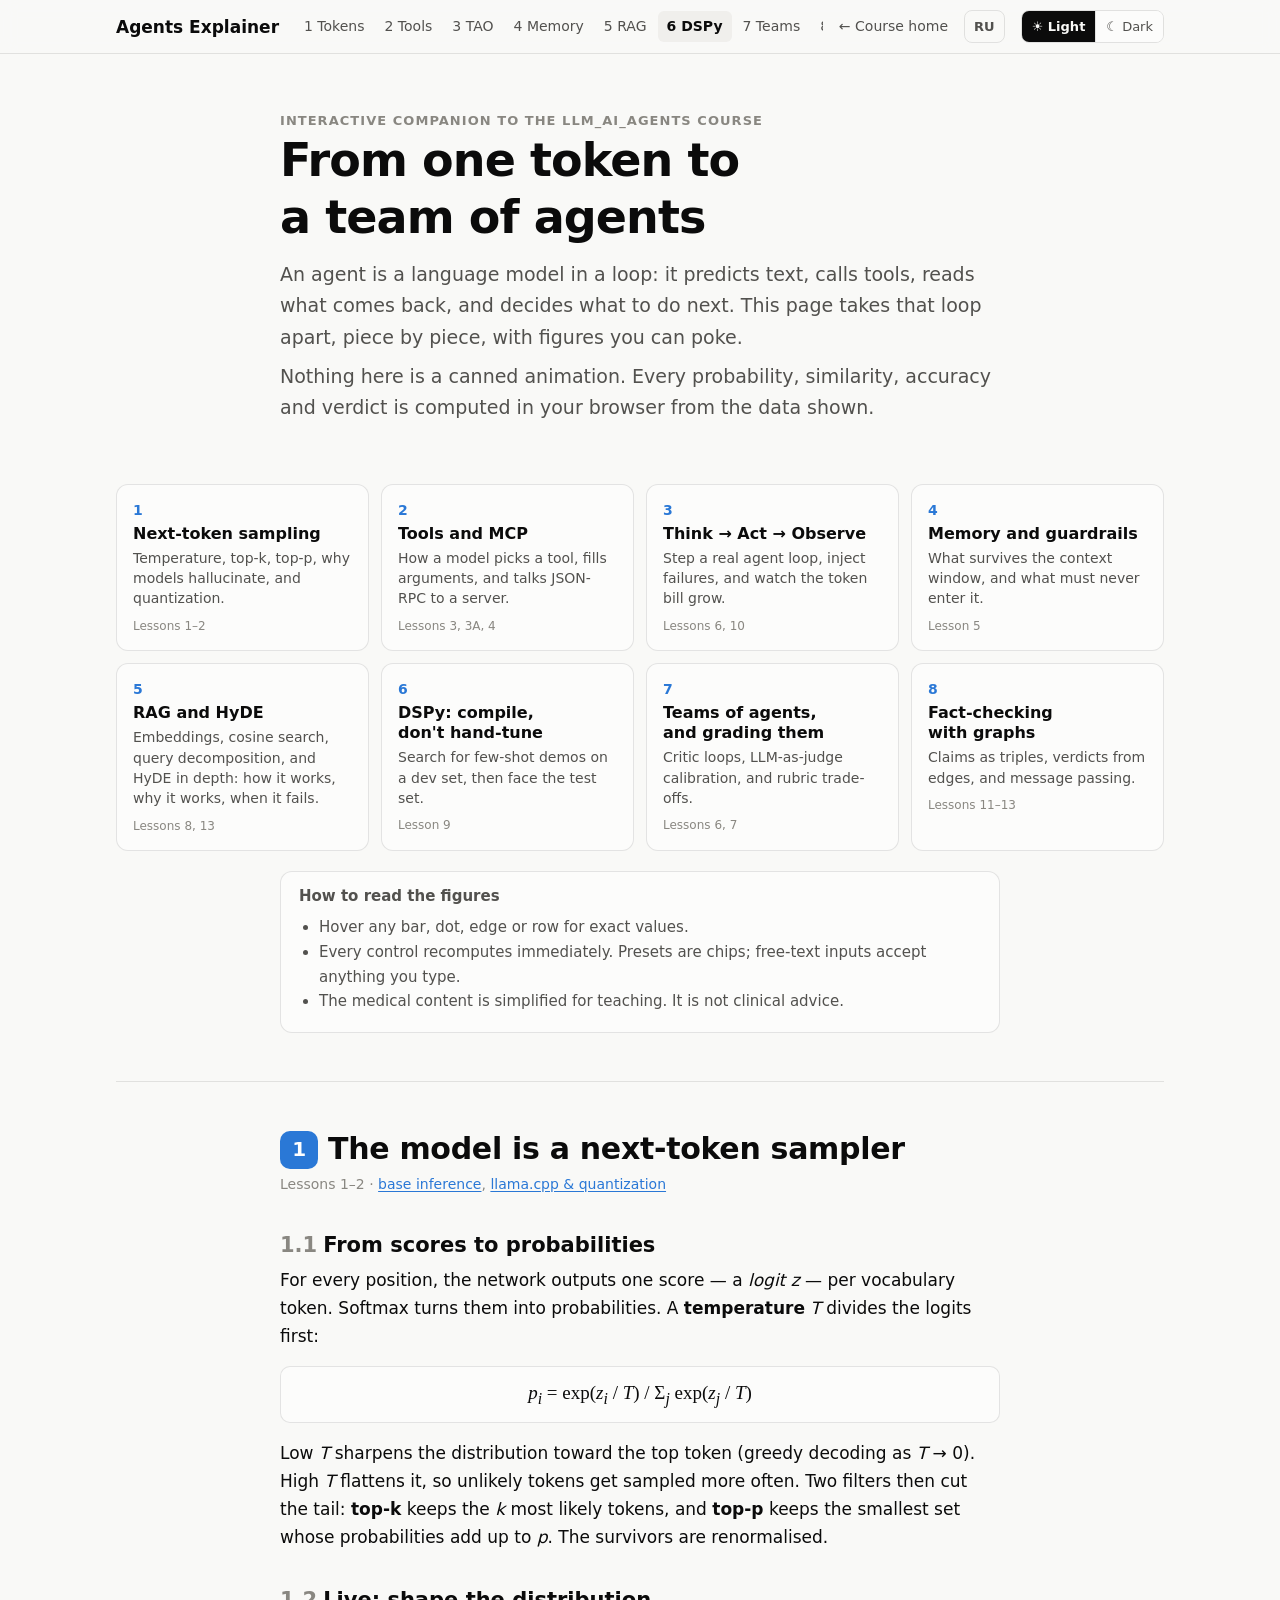
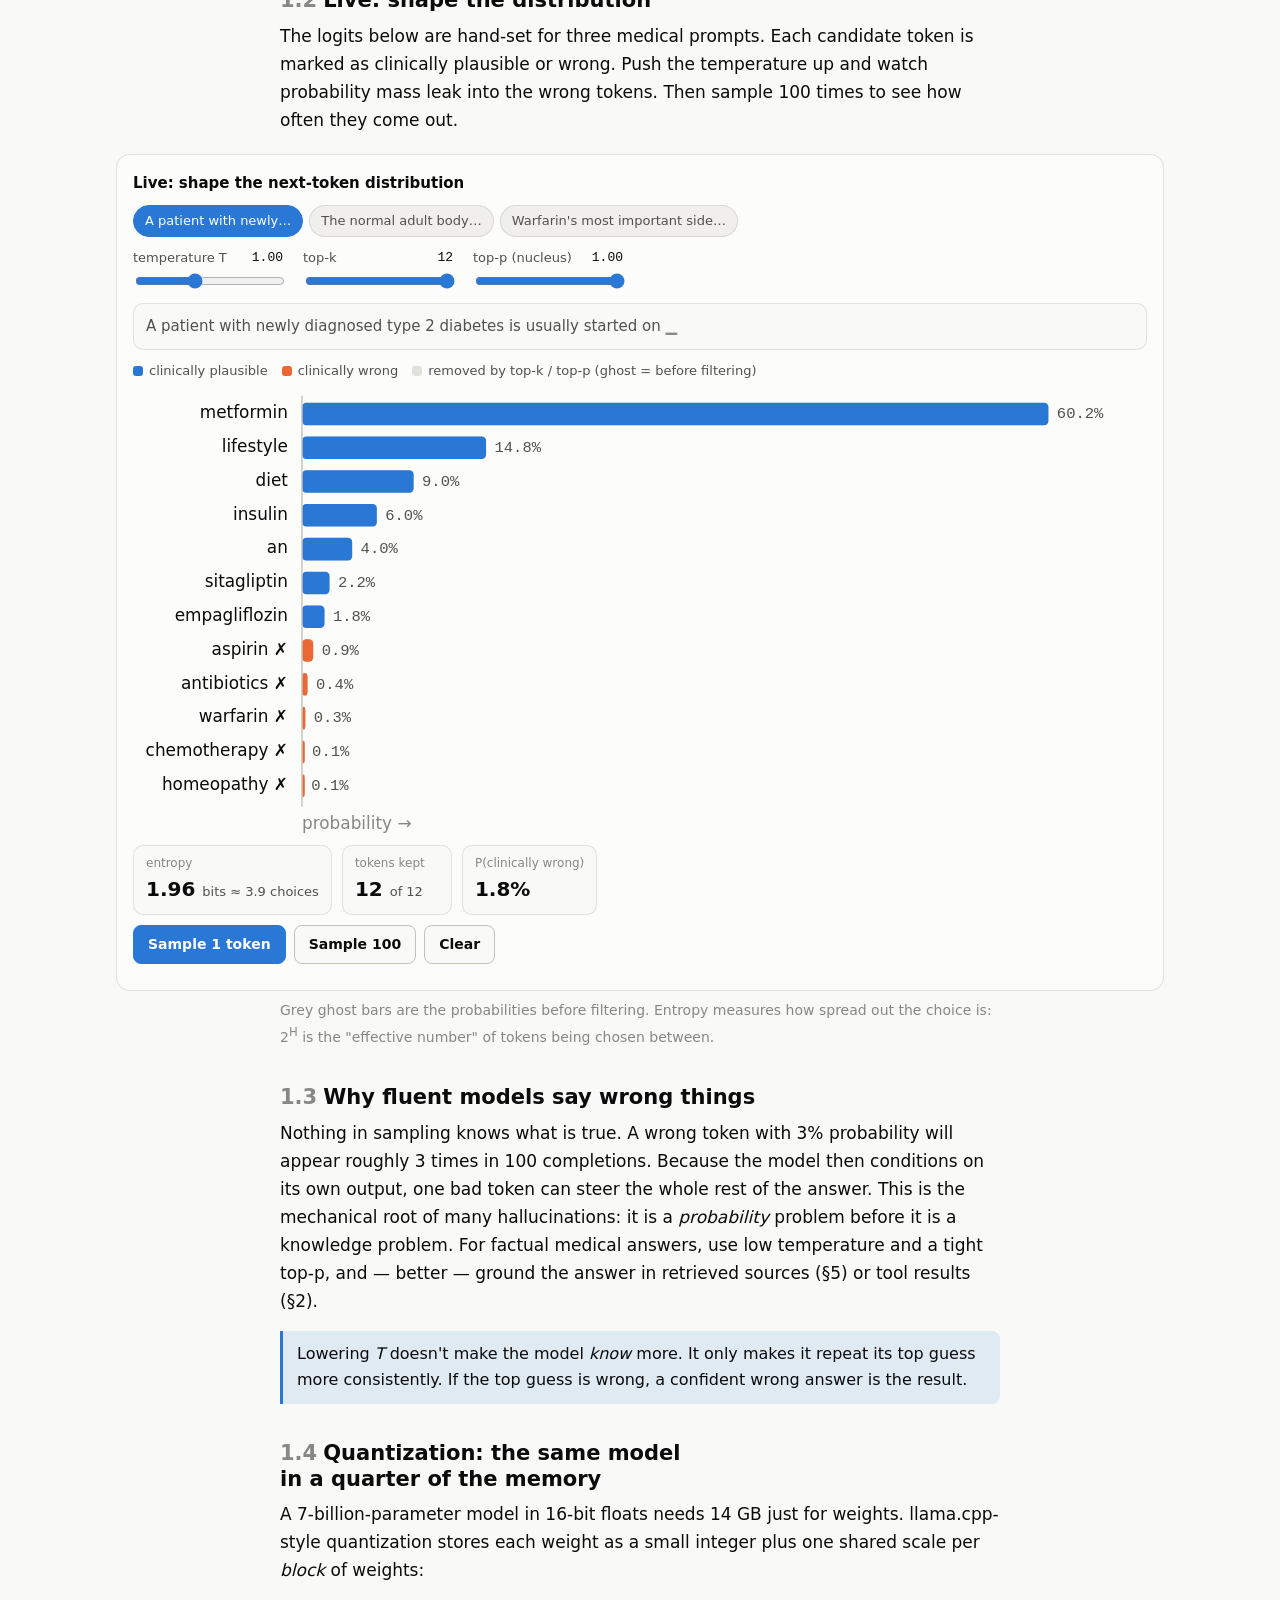
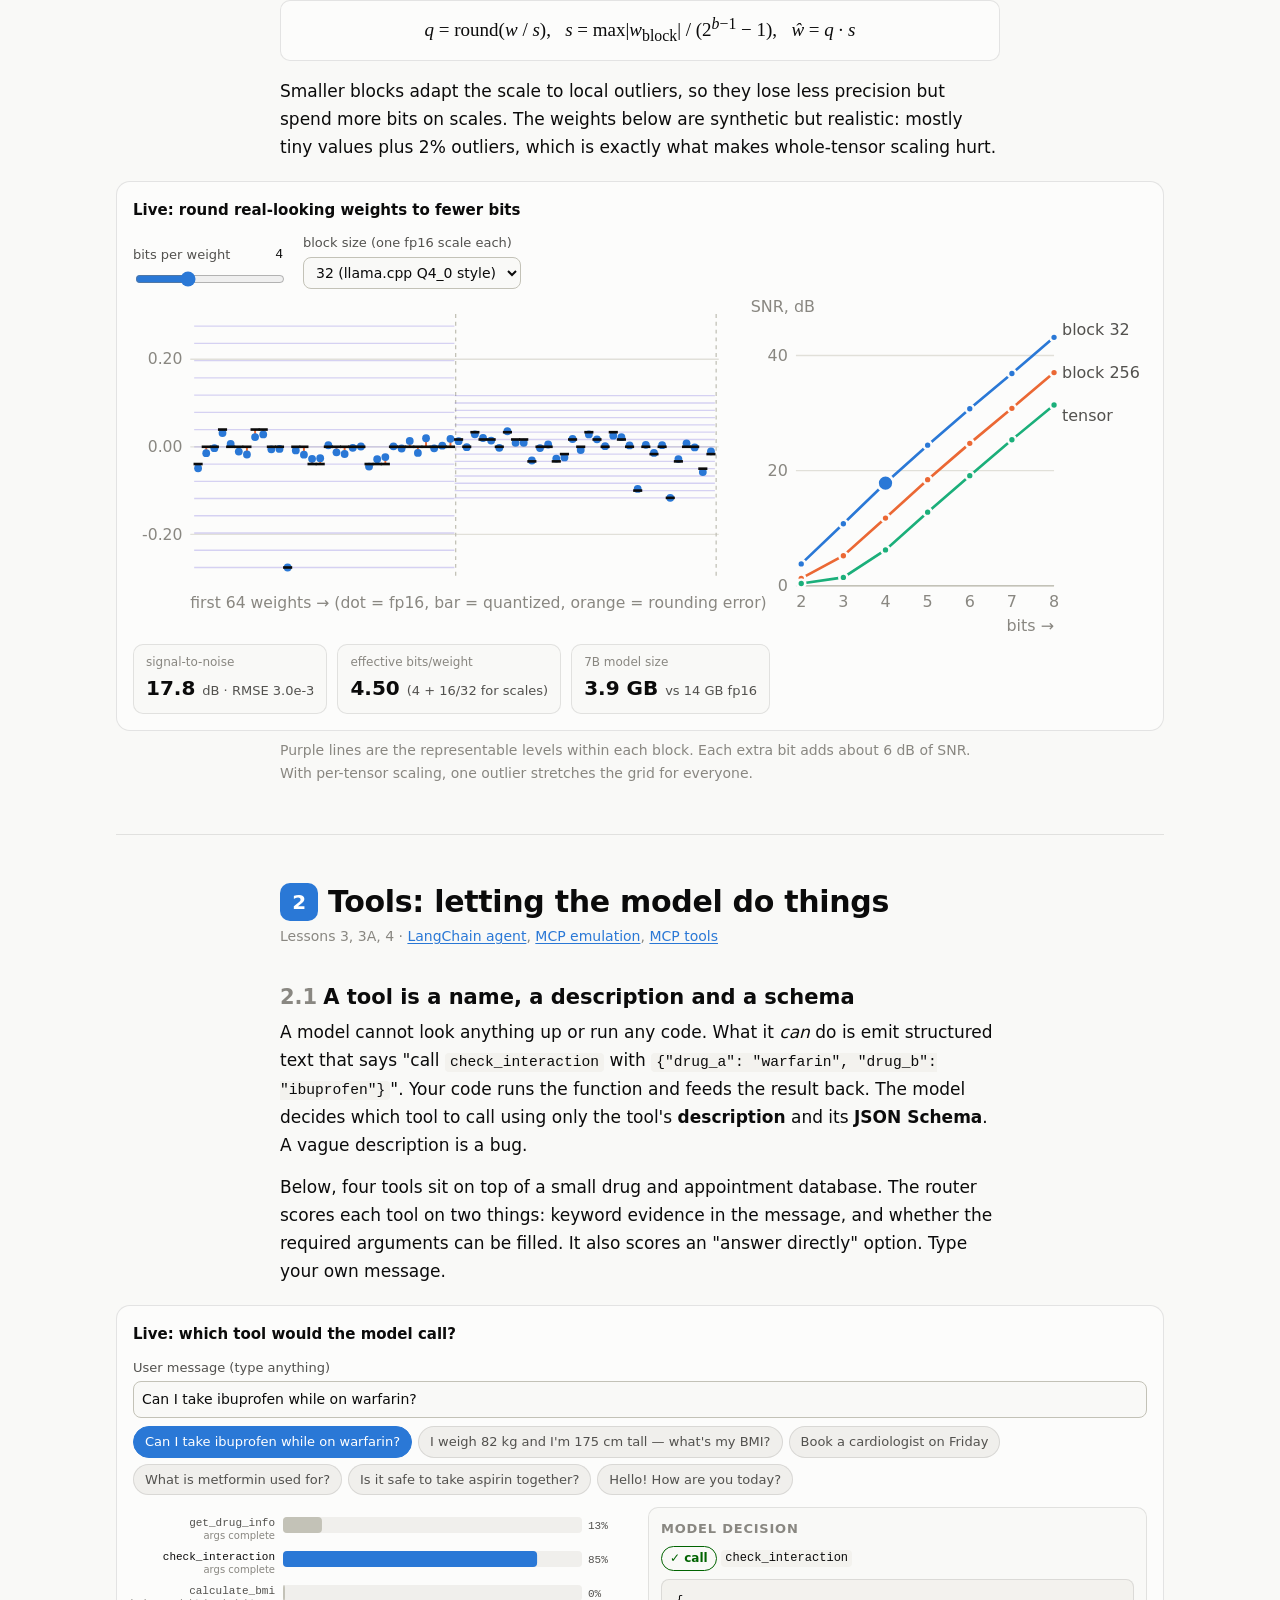
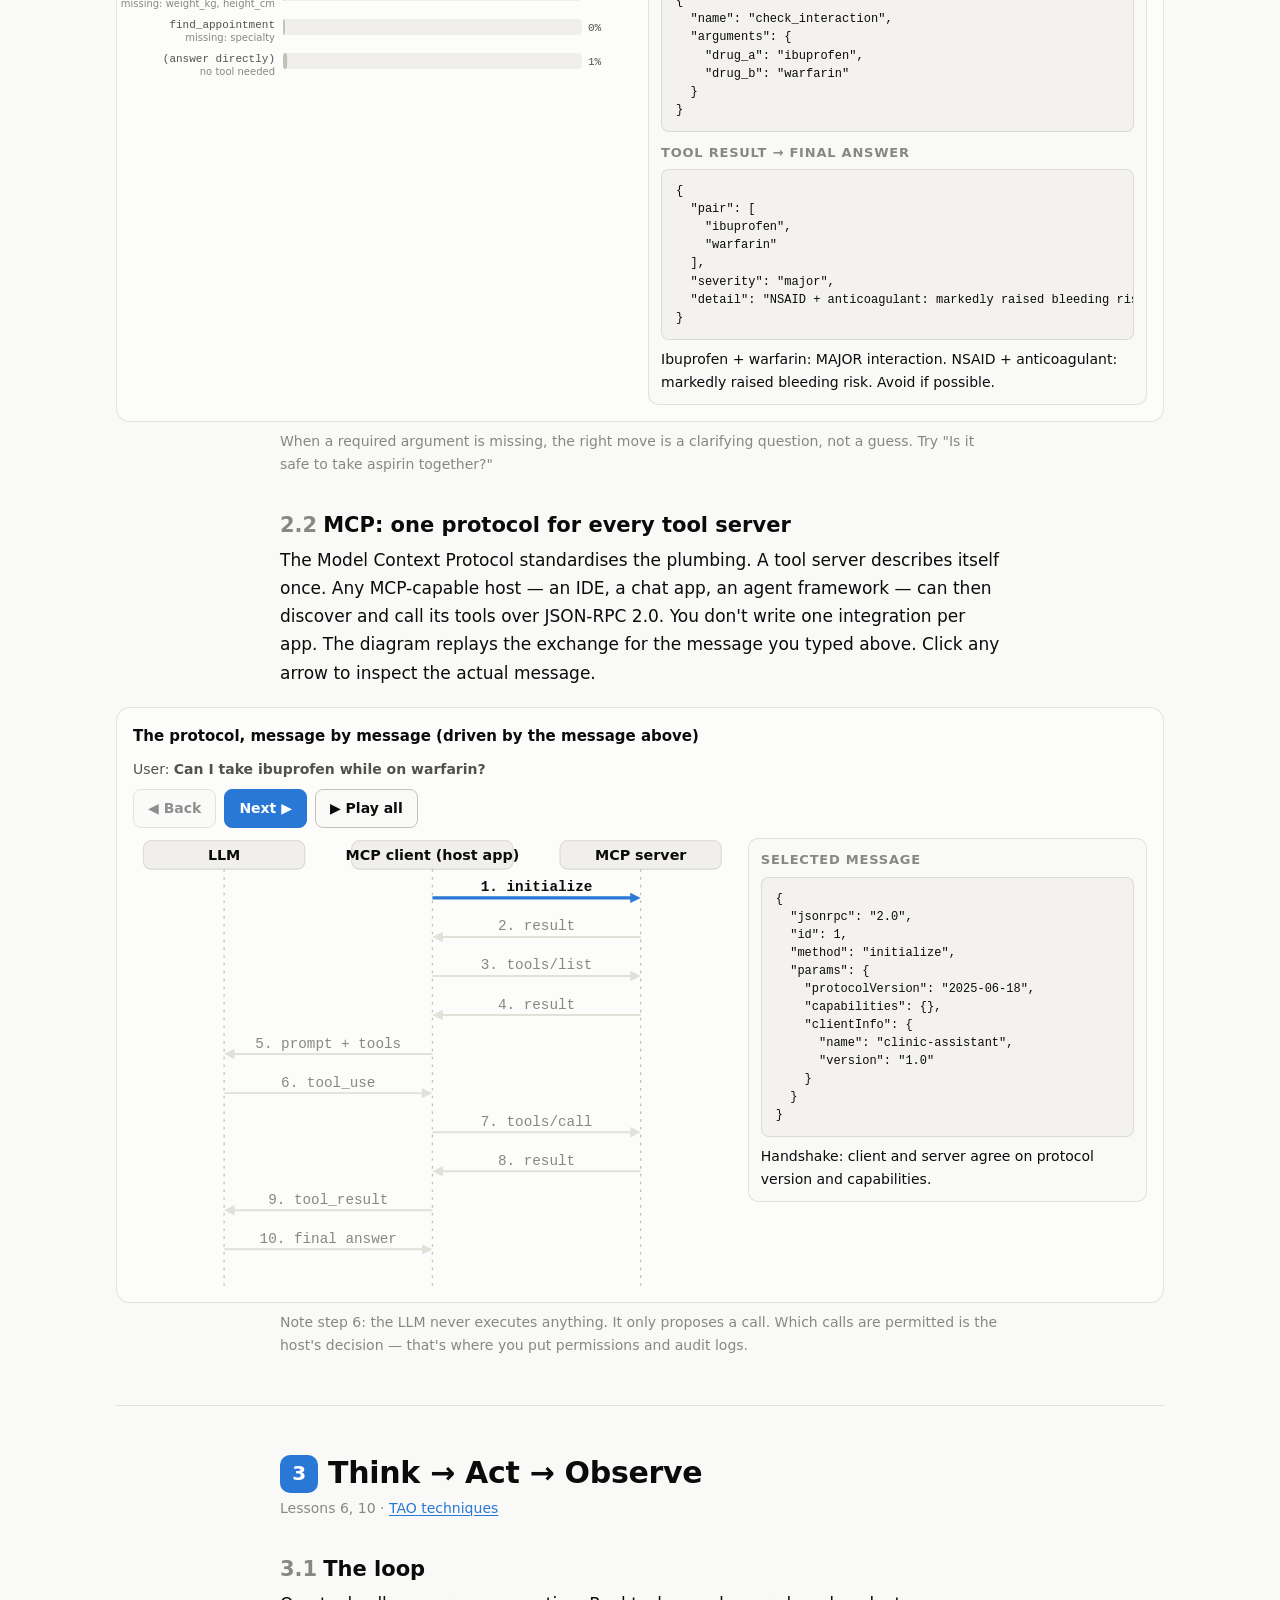
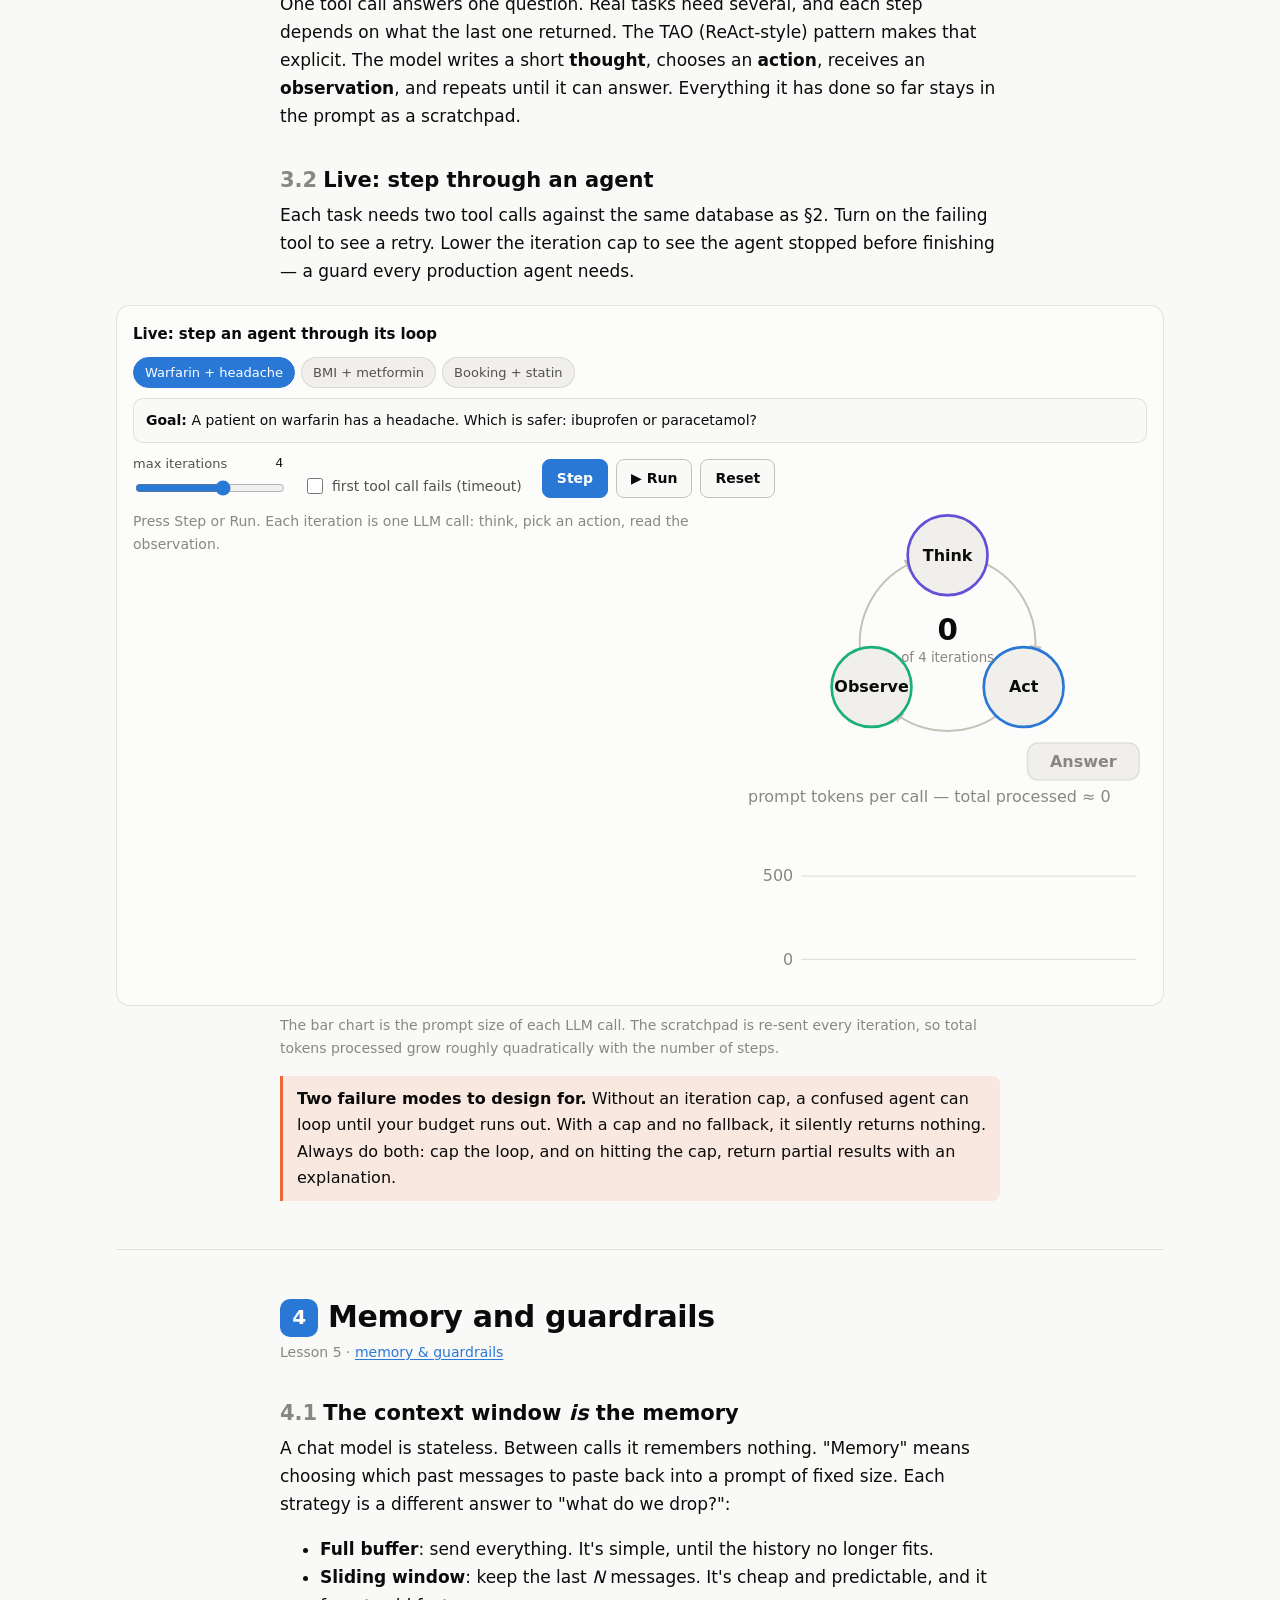
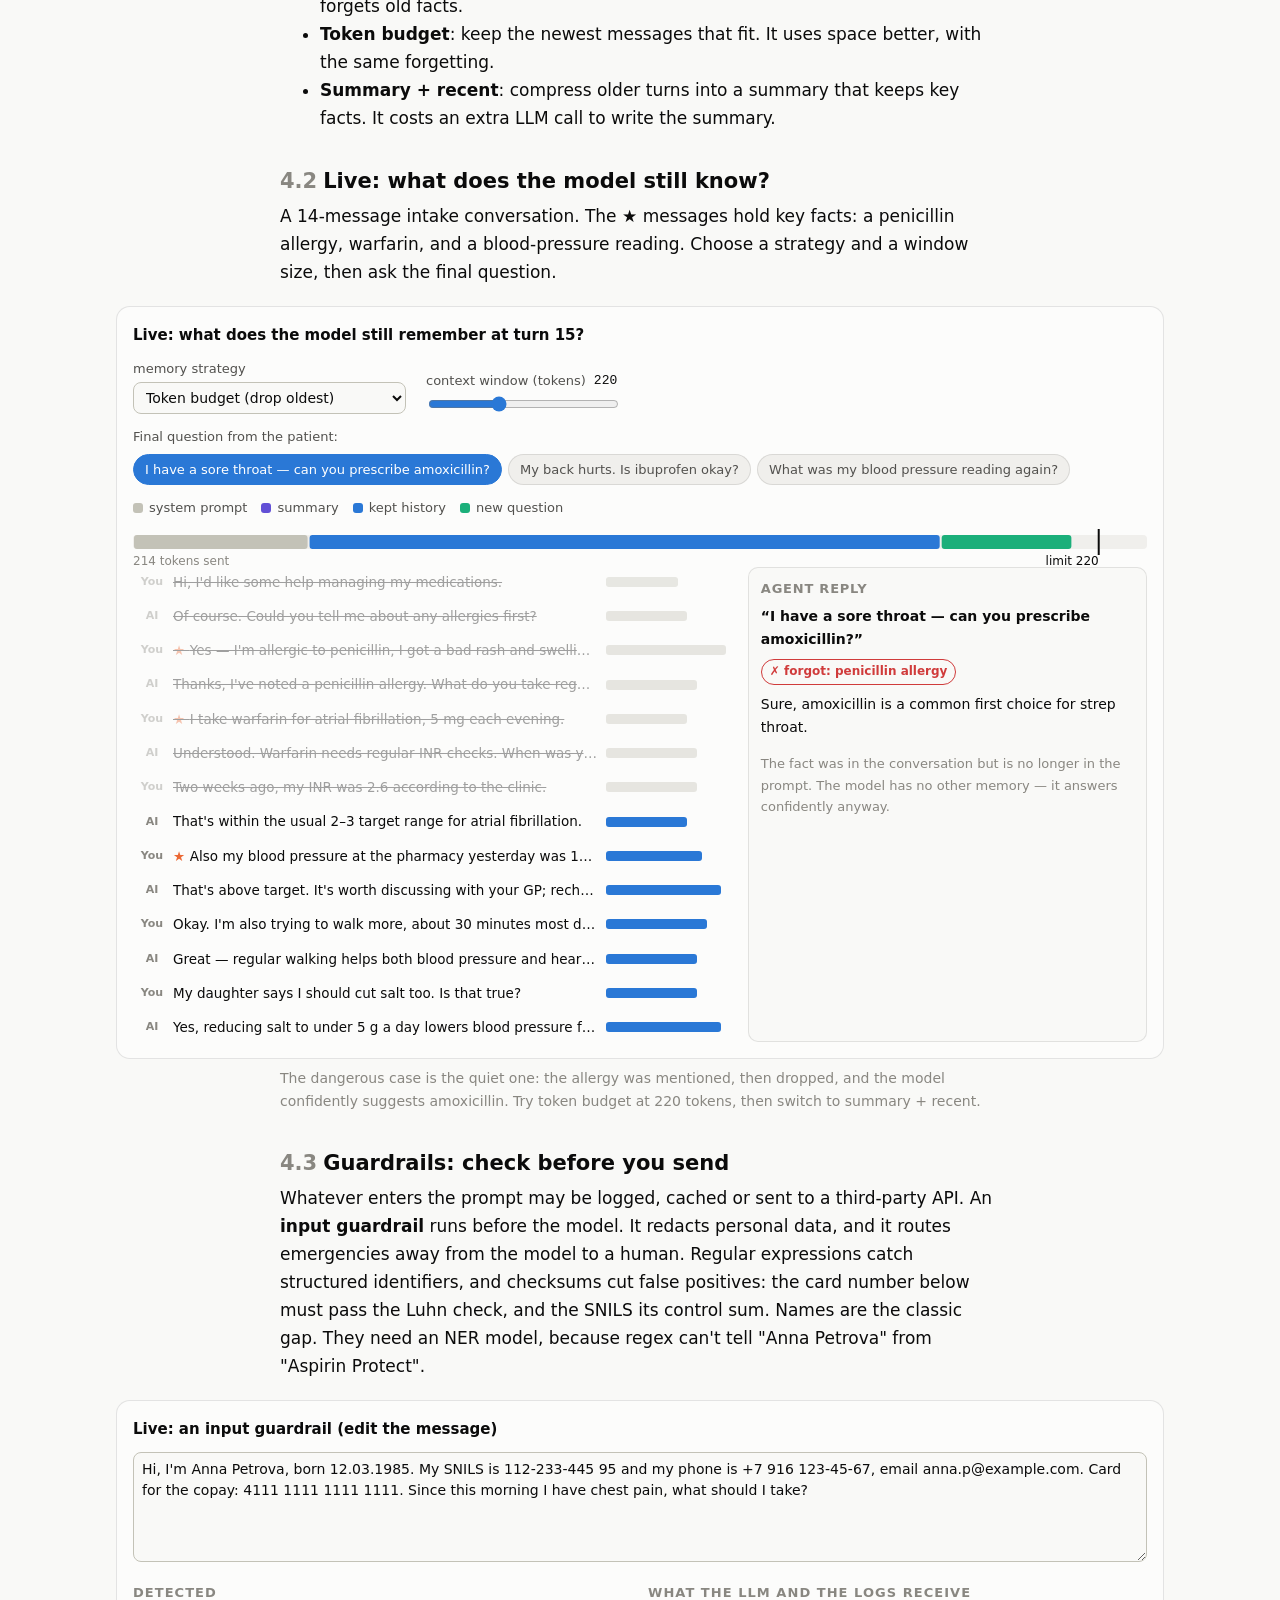
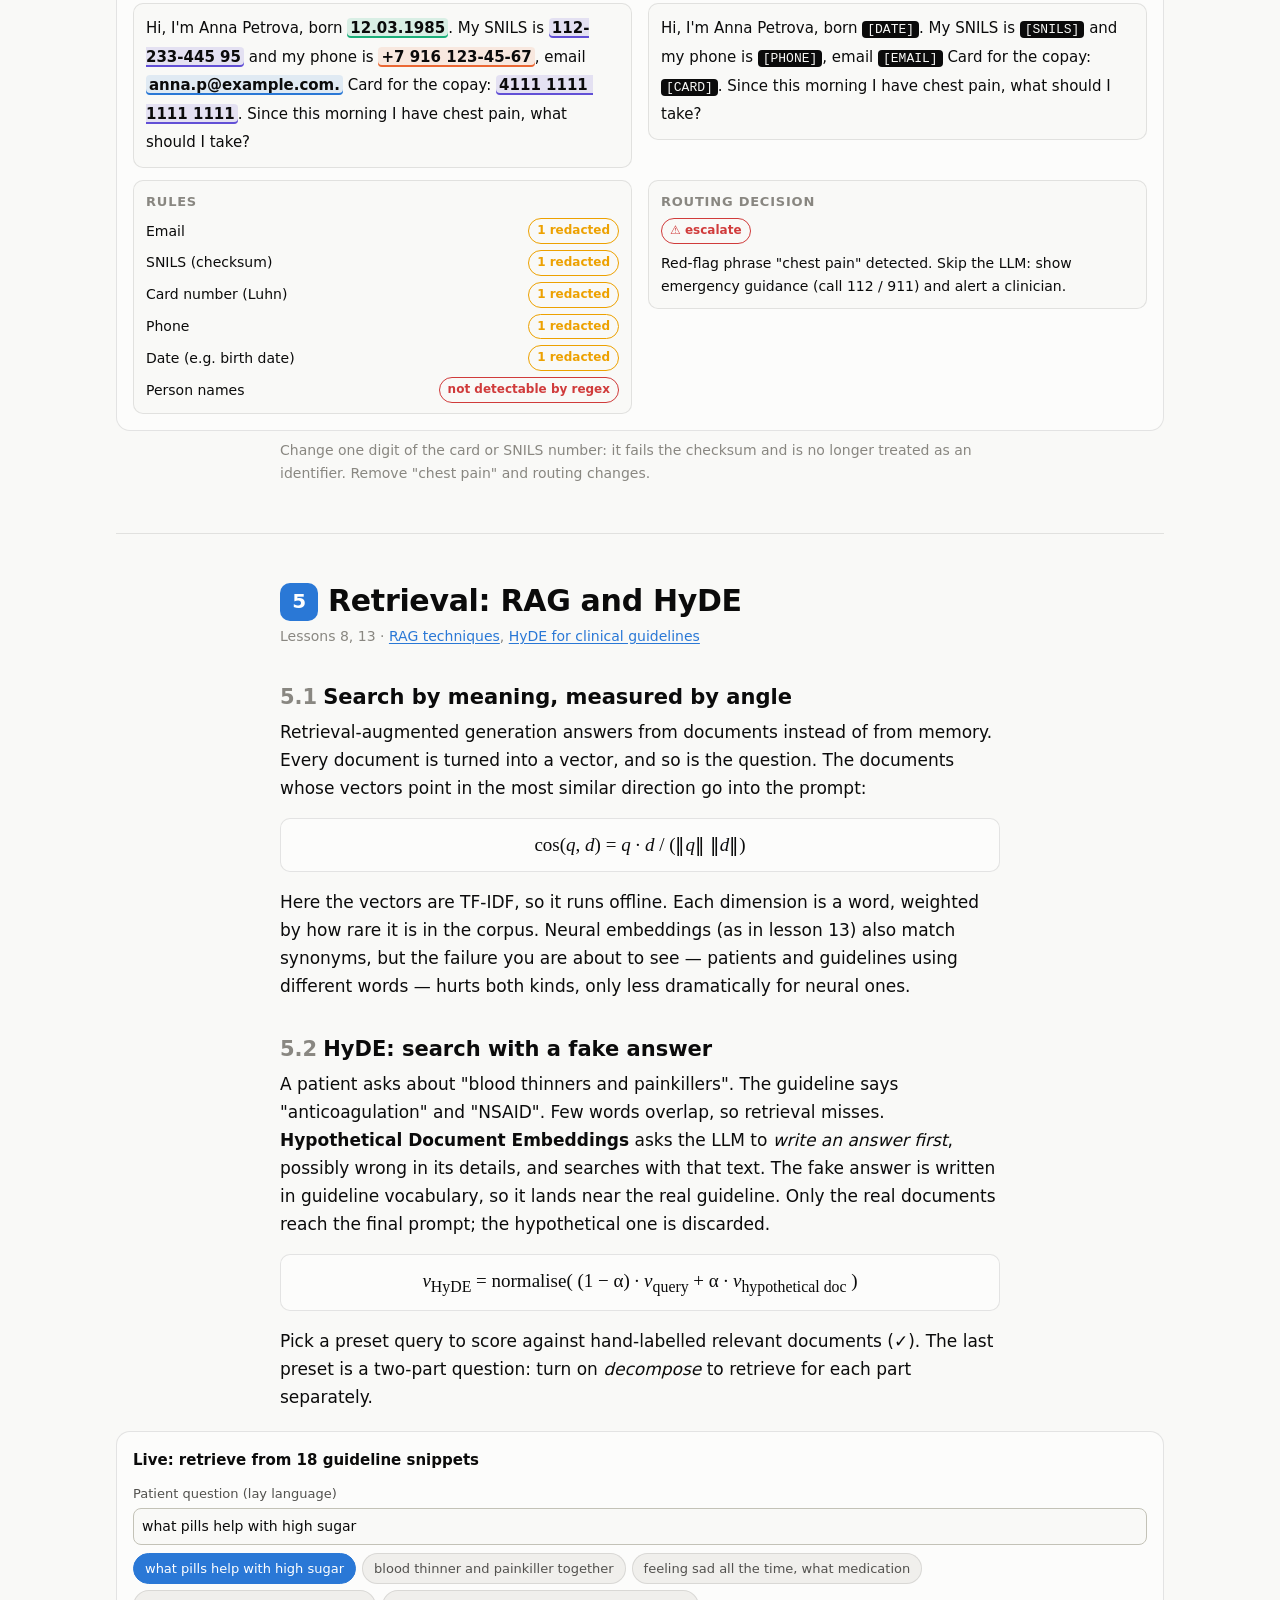
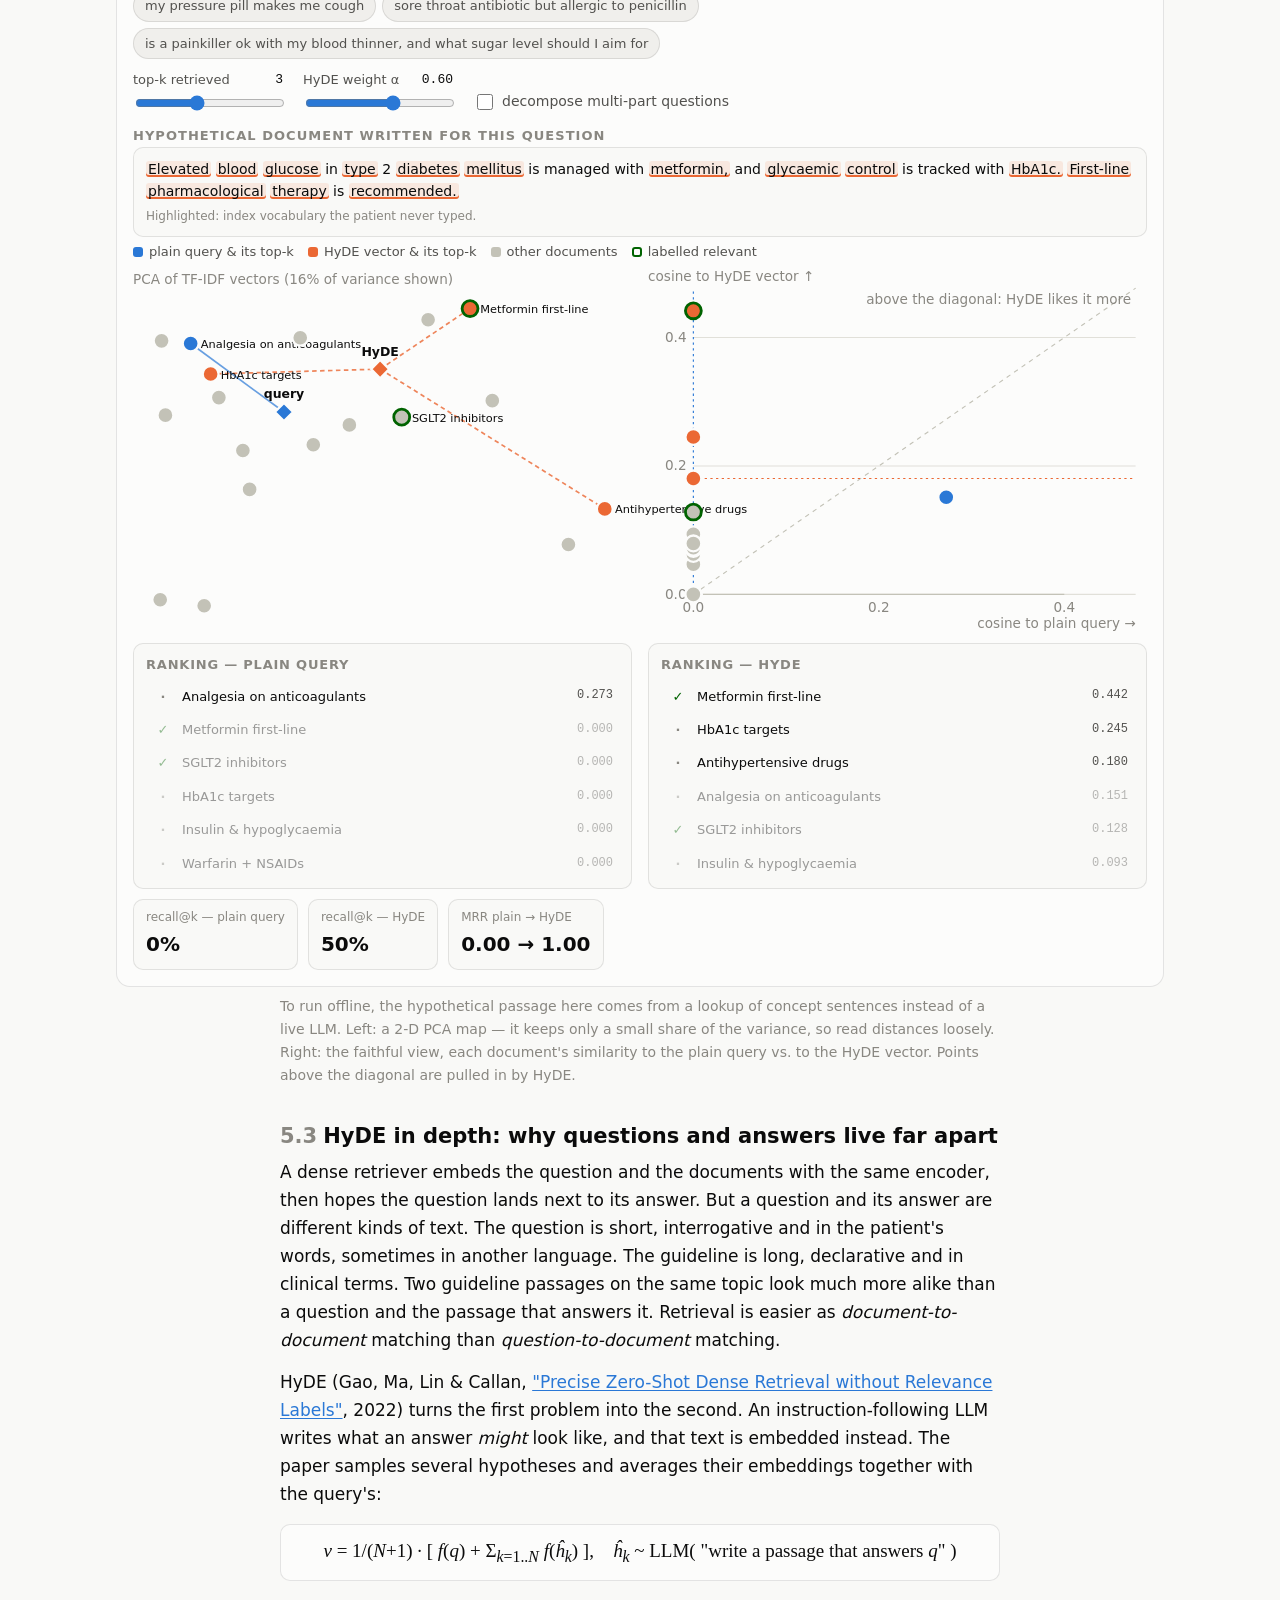
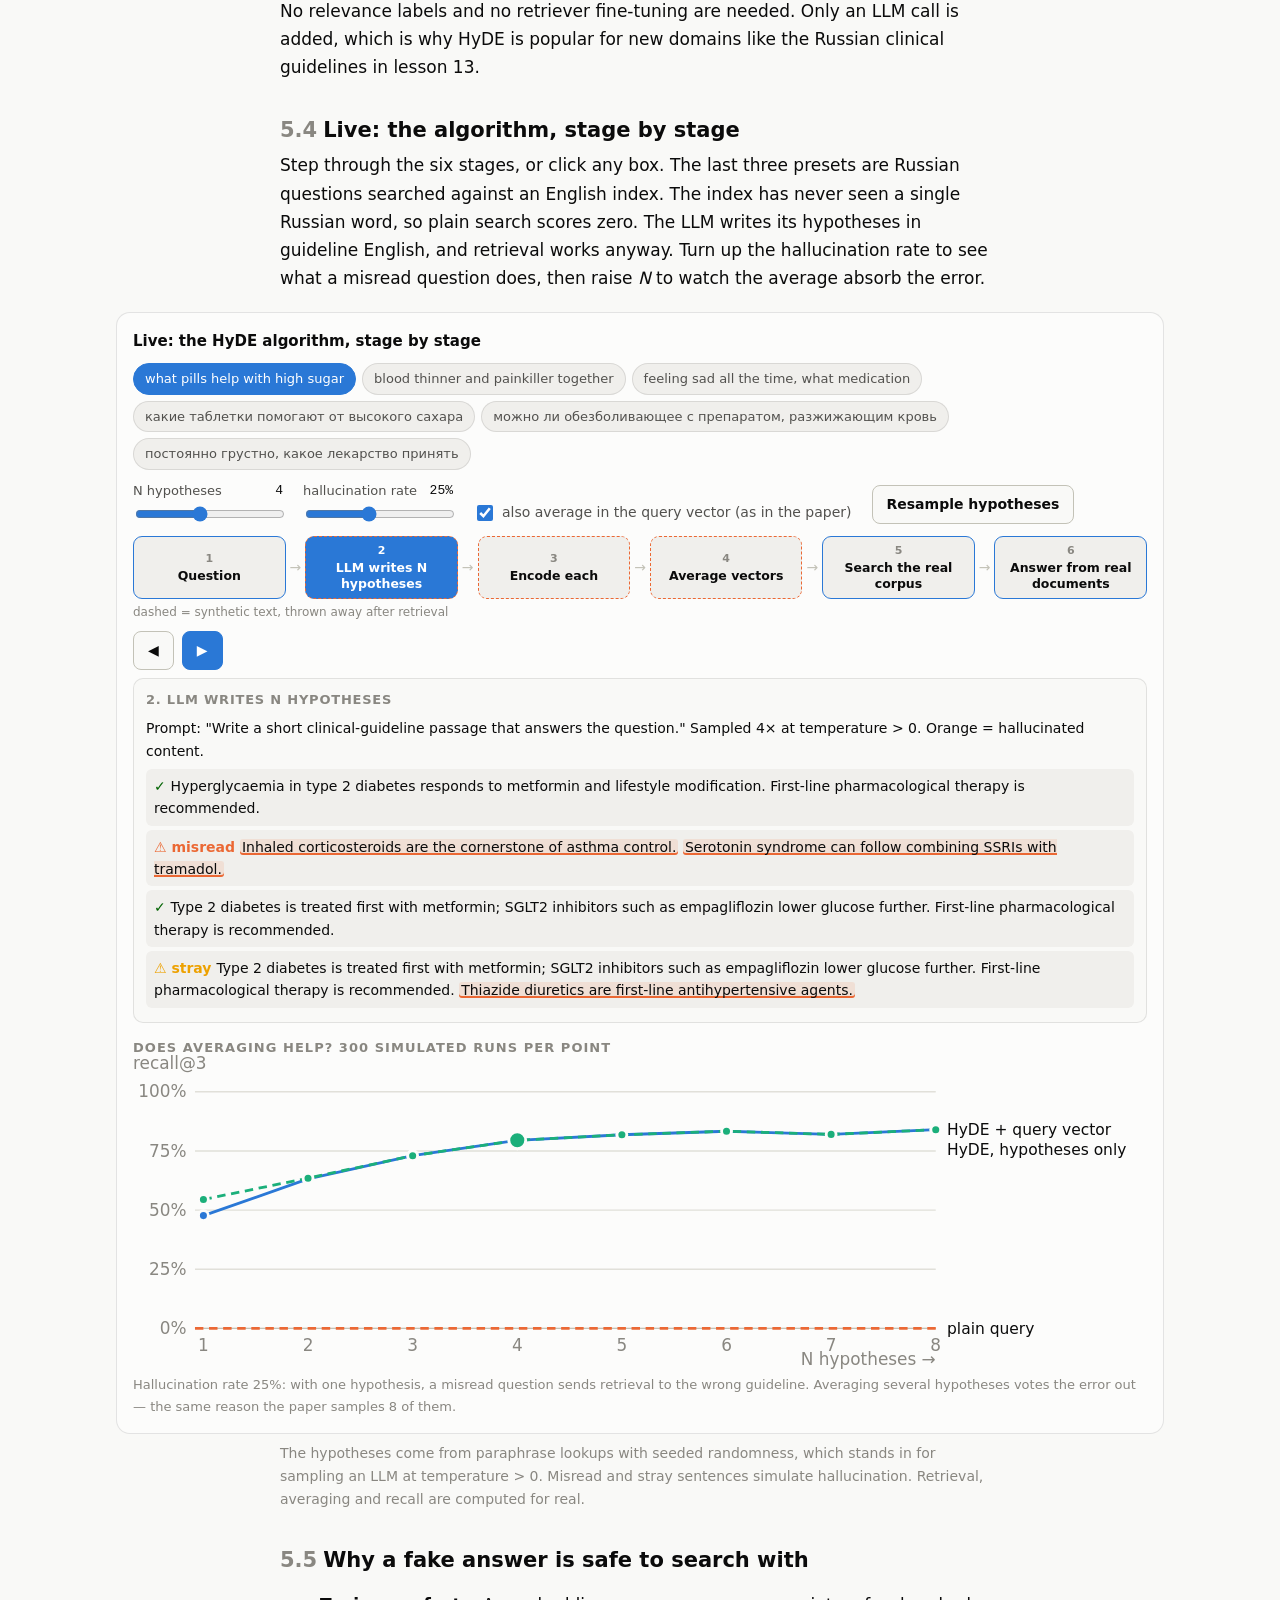
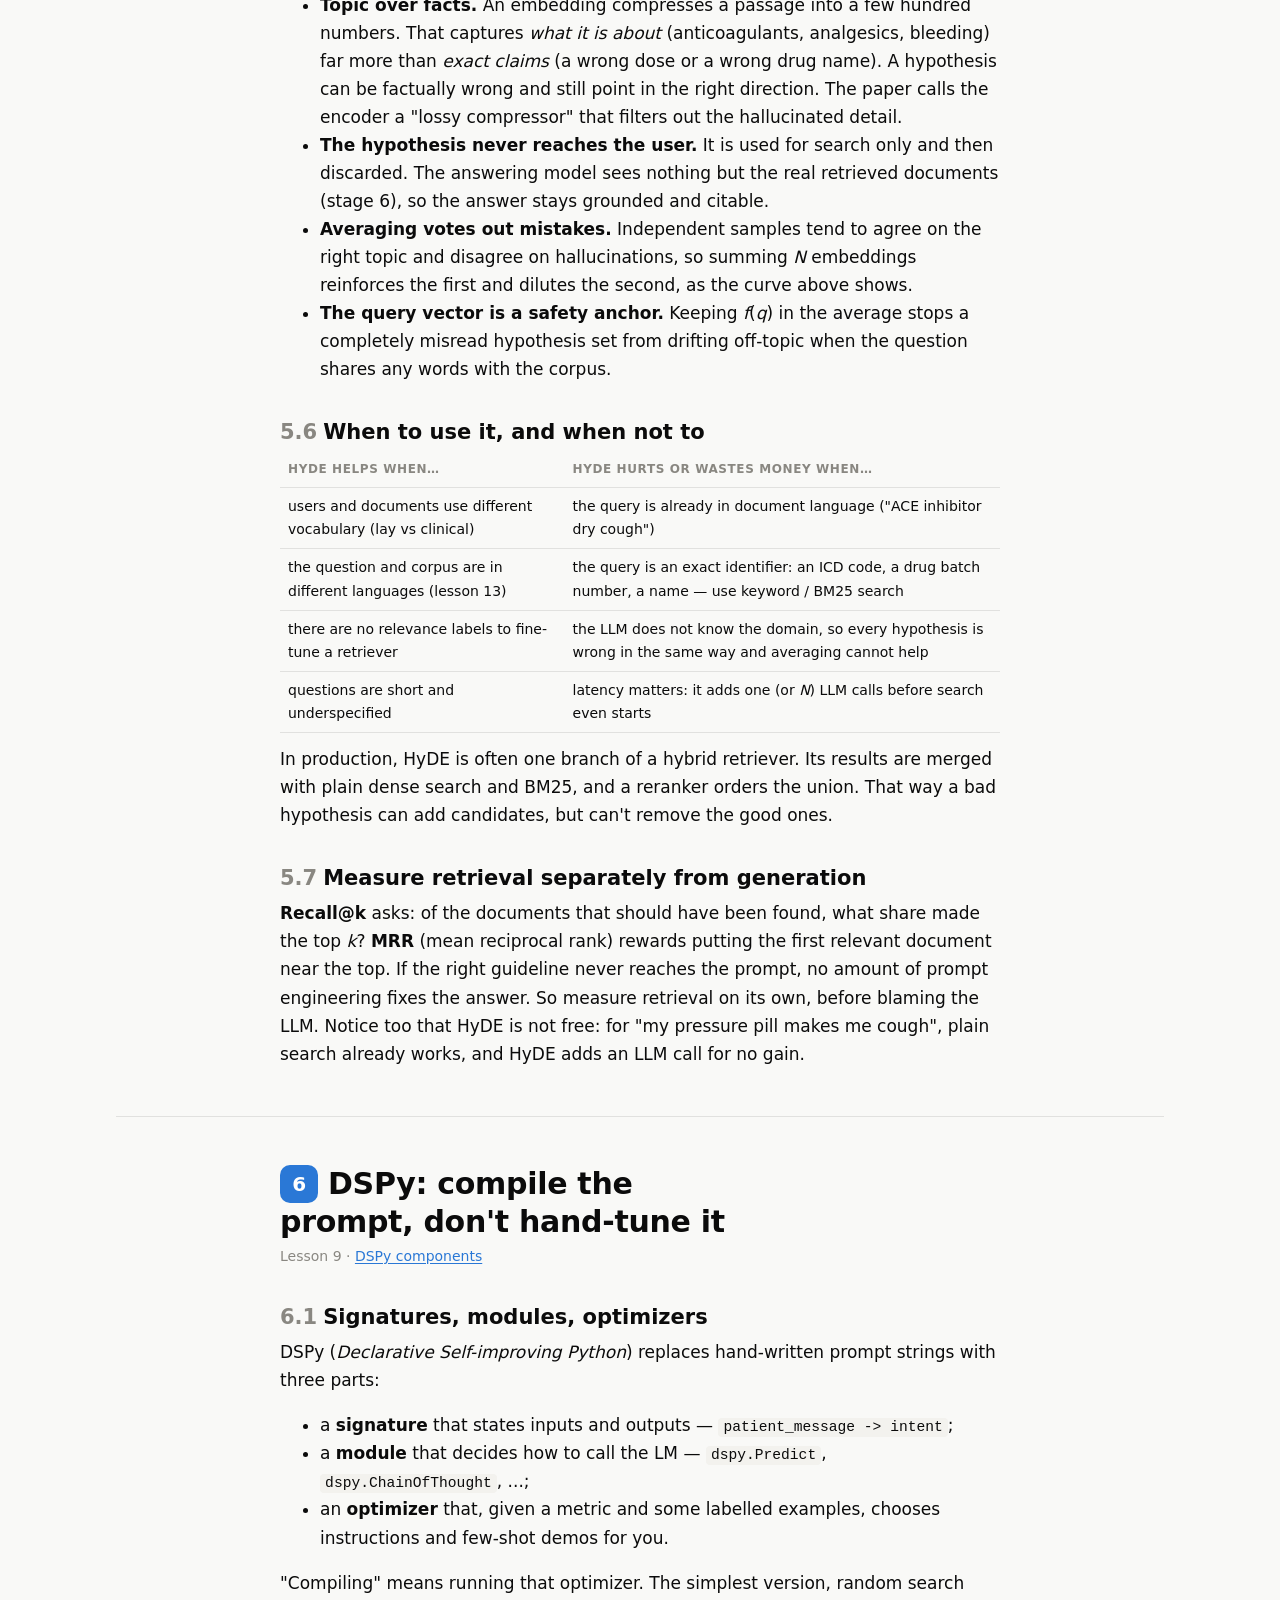
==== commit 922039ad: "update HyDE, add Russian language" ====
--- a/docs/explainer/index.html
+++ b/docs/explainer/index.html
@@ -8,6 +8,9 @@
   <meta property="og:title" content="LLM Agents Explainer — from one token to a team of agents">
   <meta property="og:description" content="Eight chapters, twelve live figures. Every number on the page is computed in your browser.">
   <link rel="icon" type="image/svg+xml" href="../favicon.svg">
+  <script>try { var t = localStorage.getItem('theme'); if (t) document.documentElement.dataset.theme = t; } catch (e) {}</script>
+  <link rel="alternate" hreflang="ru" href="ru/">
+  <link rel="alternate" hreflang="en" href="./">
   <link rel="stylesheet" href="explainer.css">
 </head>
 <body>
@@ -28,7 +31,11 @@
         <a href="#lessons">Lessons</a>
       </nav>
       <a class="back-link" href="../">← Course home</a>
-      <button class="icon-btn" id="themeBtn" type="button" aria-label="Toggle theme">☾</button>
+      <a class="lang-link" href="ru/" hreflang="ru" lang="ru" title="Русская версия">RU</a>
+      <div class="theme-switch" role="group" aria-label="Colour theme">
+        <button type="button" data-theme-set="light" aria-pressed="false">☀︎ <span class="tl">Light</span></button>
+        <button type="button" data-theme-set="dark" aria-pressed="false">☾ <span class="tl">Dark</span></button>
+      </div>
     </div>
   </header>
 
@@ -47,7 +54,7 @@
       <a class="index-card" href="#s2"><div class="n">2</div><h3>Tools and MCP</h3><p>How a model picks a tool, fills arguments, and talks JSON-RPC to a server.</p><div class="lessons">Lessons 3, 3A, 4</div></a>
       <a class="index-card" href="#s3"><div class="n">3</div><h3>Think → Act → Observe</h3><p>Step a real agent loop, inject failures, and watch the token bill grow.</p><div class="lessons">Lessons 6, 10</div></a>
       <a class="index-card" href="#s4"><div class="n">4</div><h3>Memory and guardrails</h3><p>What survives the context window, and what must never enter it.</p><div class="lessons">Lesson 5</div></a>
-      <a class="index-card" href="#s5"><div class="n">5</div><h3>RAG and HyDE</h3><p>Embeddings, cosine search, query decomposition and hypothetical documents.</p><div class="lessons">Lessons 8, 13</div></a>
+      <a class="index-card" href="#s5"><div class="n">5</div><h3>RAG and HyDE</h3><p>Embeddings, cosine search, query decomposition, and HyDE in depth: how it works, why it works, when it fails.</p><div class="lessons">Lessons 8, 13</div></a>
       <a class="index-card" href="#s6"><div class="n">6</div><h3>DSPy: compile, don't hand-tune</h3><p>Search for few-shot demos on a dev set, then face the test set.</p><div class="lessons">Lesson 9</div></a>
       <a class="index-card" href="#s7"><div class="n">7</div><h3>Teams of agents, and grading them</h3><p>Critic loops, LLM-as-judge calibration, and rubric trade-offs.</p><div class="lessons">Lessons 6, 7</div></a>
       <a class="index-card" href="#s8"><div class="n">8</div><h3>Fact-checking with graphs</h3><p>Claims as triples, verdicts from edges, and message passing.</p><div class="lessons">Lessons 11–13</div></a>
@@ -215,7 +222,58 @@
       <p class="fig-caption">To run offline, the hypothetical passage here comes from a lookup of concept sentences instead of a live LLM. Left: a 2-D PCA map — it keeps only a small share of the variance, so read distances loosely. Right: the faithful view, each document's similarity to the plain query vs. to the HyDE vector. Points above the diagonal are pulled in by HyDE.</p>
 
       <div class="prose">
-        <h3><span class="sub">5.3</span>Measure retrieval separately from generation</h3>
+        <h3><span class="sub">5.3</span>HyDE in depth: why questions and answers live far apart</h3>
+        <p>A dense retriever embeds the question and the documents with the same encoder, then hopes the question lands next to its answer.
+          But a question and its answer are different kinds of text. The question is short, interrogative and in the patient's words, sometimes
+          in another language. The guideline is long, declarative and in clinical terms. Two guideline passages on the same topic look much more
+          alike than a question and the passage that answers it. Retrieval is easier as <em>document-to-document</em> matching than
+          <em>question-to-document</em> matching.</p>
+        <p>HyDE (Gao, Ma, Lin &amp; Callan, <a href="https://arxiv.org/abs/2212.10496">"Precise Zero-Shot Dense Retrieval without Relevance Labels"</a>, 2022)
+          turns the first problem into the second. An instruction-following LLM writes what an answer <em>might</em> look like, and that text is
+          embedded instead. The paper samples several hypotheses and averages their embeddings together with the query's:</p>
+        <div class="math"><var>v</var> = 1/(<var>N</var>+1) · [ <var>f</var>(<var>q</var>) + Σ<sub><var>k</var>=1..<var>N</var></sub> <var>f</var>(<var>ĥ</var><sub><var>k</var></sub>) ], &nbsp;&nbsp; <var>ĥ</var><sub><var>k</var></sub> ~ LLM( "write a passage that answers <var>q</var>" )</div>
+        <p>No relevance labels and no retriever fine-tuning are needed. Only an LLM call is added, which is why HyDE is popular for new domains like
+          the Russian clinical guidelines in lesson 13.</p>
+
+        <h3><span class="sub">5.4</span>Live: the algorithm, stage by stage</h3>
+        <p>Step through the six stages, or click any box. The last three presets are Russian questions searched against an English index. The
+          index has never seen a single Russian word, so plain search scores zero. The LLM writes its hypotheses in guideline English, and
+          retrieval works anyway. Turn up the hallucination rate to see what a misread question does, then raise <var>N</var> to watch the
+          average absorb the error.</p>
+      </div>
+      <div class="fig" data-fig="hyde-deep"></div>
+      <p class="fig-caption">The hypotheses come from paraphrase lookups with seeded randomness, which stands in for sampling an LLM at temperature &gt; 0. Misread and stray sentences simulate hallucination. Retrieval, averaging and recall are computed for real.</p>
+
+      <div class="prose">
+        <h3><span class="sub">5.5</span>Why a fake answer is safe to search with</h3>
+        <ul>
+          <li><b>Topic over facts.</b> An embedding compresses a passage into a few hundred numbers. That captures <em>what it is about</em>
+            (anticoagulants, analgesics, bleeding) far more than <em>exact claims</em> (a wrong dose or a wrong drug name). A hypothesis can be
+            factually wrong and still point in the right direction. The paper calls the encoder a "lossy compressor" that filters out the hallucinated detail.</li>
+          <li><b>The hypothesis never reaches the user.</b> It is used for search only and then discarded. The answering model sees nothing
+            but the real retrieved documents (stage 6), so the answer stays grounded and citable.</li>
+          <li><b>Averaging votes out mistakes.</b> Independent samples tend to agree on the right topic and disagree on hallucinations, so
+            summing <var>N</var> embeddings reinforces the first and dilutes the second, as the curve above shows.</li>
+          <li><b>The query vector is a safety anchor.</b> Keeping <var>f</var>(<var>q</var>) in the average stops a completely misread
+            hypothesis set from drifting off-topic when the question shares any words with the corpus.</li>
+        </ul>
+
+        <h3><span class="sub">5.6</span>When to use it, and when not to</h3>
+        <div style="overflow-x:auto">
+        <table class="tbl">
+          <thead><tr><th>HyDE helps when…</th><th>HyDE hurts or wastes money when…</th></tr></thead>
+          <tbody>
+            <tr><td>users and documents use different vocabulary (lay vs clinical)</td><td>the query is already in document language ("ACE inhibitor dry cough")</td></tr>
+            <tr><td>the question and corpus are in different languages (lesson 13)</td><td>the query is an exact identifier: an ICD code, a drug batch number, a name — use keyword / BM25 search</td></tr>
+            <tr><td>there are no relevance labels to fine-tune a retriever</td><td>the LLM does not know the domain, so every hypothesis is wrong in the same way and averaging cannot help</td></tr>
+            <tr><td>questions are short and underspecified</td><td>latency matters: it adds one (or <var>N</var>) LLM calls before search even starts</td></tr>
+          </tbody>
+        </table>
+        </div>
+        <p style="margin-top:12px">In production, HyDE is often one branch of a hybrid retriever. Its results are merged with plain dense search and BM25, and
+          a reranker orders the union. That way a bad hypothesis can add candidates, but can't remove the good ones.</p>
+
+        <h3><span class="sub">5.7</span>Measure retrieval separately from generation</h3>
         <p><b>Recall@k</b> asks: of the documents that should have been found, what share made the top <var>k</var>? <b>MRR</b> (mean reciprocal rank)
           rewards putting the first relevant document near the top. If the right guideline never reaches the prompt, no amount of prompt
           engineering fixes the answer. So measure retrieval on its own, before blaming the LLM. Notice too that HyDE is not free: for
--- a/docs/explainer/explainer.css
+++ b/docs/explainer/explainer.css
@@ -122,6 +122,18 @@
   border: 1px solid var(--border); background: var(--surface); color: var(--ink);
   border-radius: 8px; height: 32px; min-width: 32px; padding: 0 8px; cursor: pointer; font-size: 14px;
 }
+.theme-switch { display: inline-flex; border: 1px solid var(--border); border-radius: 8px; overflow: hidden; flex: none; }
+.theme-switch button {
+  font: inherit; font-size: 13px; padding: 5px 10px; border: 0; cursor: pointer;
+  background: var(--surface); color: var(--ink-2); white-space: nowrap;
+}
+.theme-switch button + button { border-left: 1px solid var(--border); }
+.theme-switch button[aria-pressed="true"] { background: var(--ink); color: var(--page); font-weight: 600; }
+.lang-link {
+  font-size: 13px; font-weight: 700; text-decoration: none; color: var(--ink-2);
+  border: 1px solid var(--border); border-radius: 8px; padding: 5px 9px; flex: none;
+}
+.lang-link:hover { color: var(--ink); border-color: var(--axis); }
 .back-link { font-size: 14px; color: var(--ink-2); text-decoration: none; white-space: nowrap; }
 
 /* ---------- layout ---------- */
@@ -329,7 +341,20 @@
 table.tbl { border-collapse: collapse; width: 100%; font-size: 14px; }
 table.tbl th, table.tbl td { text-align: left; padding: 7px 8px; border-bottom: 1px solid var(--border); }
 table.tbl th { color: var(--muted); font-weight: 600; font-size: 12px; text-transform: uppercase; letter-spacing: .05em; }
-table.tbl td:first-child { white-space: nowrap; }
+table.tbl.nowrap-first td:first-child { white-space: nowrap; }
+.pipe { display: flex; align-items: stretch; gap: 4px; flex-wrap: wrap; }
+.pipe-step {
+  flex: 1 1 110px; display: flex; flex-direction: column; align-items: center; justify-content: center; gap: 2px;
+  font: inherit; font-size: 12.5px; font-weight: 600; line-height: 1.25; text-align: center; cursor: pointer;
+  padding: 7px 8px; border-radius: 9px; background: var(--surface-2); color: var(--ink); border: 1.5px solid var(--s1);
+}
+.pipe-step.fake { border-style: dashed; border-color: var(--s2); }
+.pipe-step.on { background: var(--s1); color: #fff; }
+.pipe-step .n { font-size: 11px; font-weight: 700; color: var(--muted); }
+.pipe-step.on .n { color: #fff; }
+.pipe-arrow { align-self: center; color: var(--axis); font-size: 14px; }
+.pipe-note { font-size: 12px; color: var(--muted); margin-top: 4px; }
+@media (max-width: 600px) { .pipe-arrow { display: none; } .pipe-step { flex-basis: 30%; } }
 table.tbl td.num { font-family: var(--mono); text-align: right; font-variant-numeric: tabular-nums; }
 .cm { display: grid; grid-template-columns: auto 1fr 1fr; gap: 4px; font-size: 13px; max-width: 320px; }
 .cm div { padding: 8px; border-radius: 6px; text-align: center; }
@@ -359,6 +384,8 @@
   .ctl { min-width: 130px; flex: 1 1 130px; }
   .msg { grid-template-columns: 22px 1fr 60px; }
   .brand { display: none; }
+  .back-link { display: none; }
+  .theme-switch .tl { display: none; }
 }
 @media (prefers-reduced-motion: reduce) {
   html { scroll-behavior: auto; }
